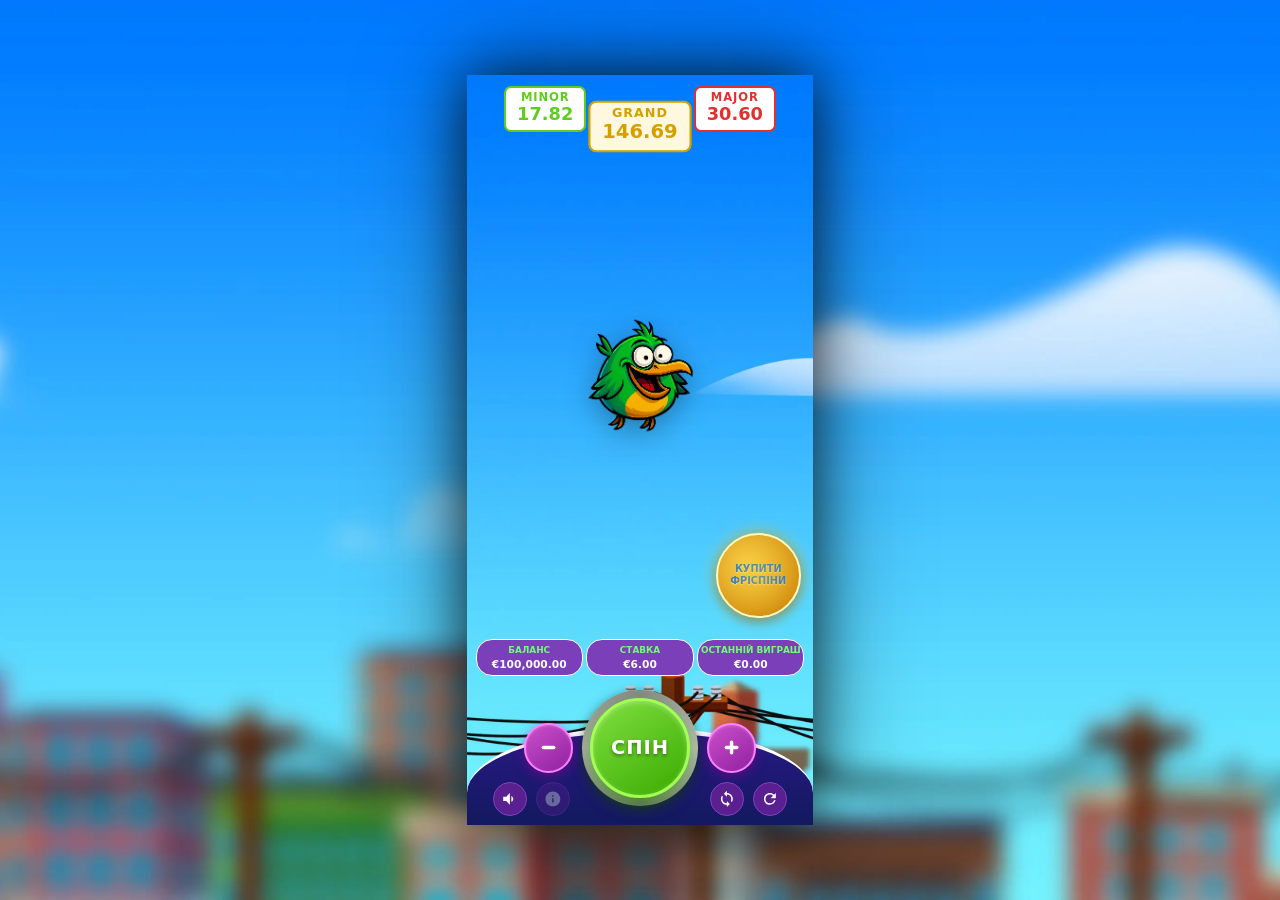
==== docs/index.html @ 0896936a "rename docs" ====
<!doctype html>
<html lang="en">
	<head>
		<meta charset="UTF-8">
		<meta name="viewport" content="width=device-width, initial-scale=1.0">
		<link rel="shortcut icon" href="./assets/img/favicon.ico">
		<title>Tappy Bird</title>
		<script type="module" crossorigin="" src="./js/index.min.js?v=1779805403782"></script>
		<link rel="modulepreload" crossorigin="" href="./js/common.min.js?v=1779805403782">
		<link rel="stylesheet" crossorigin="" href="./css/index.min.css?v=1779805403782">
	</head>
	<body>
		<div class="wrapper">
			<main class="page">
				<div class="page__container">
					<div class="game">
						<!-- Moving background -->
						<div class="game__bg"></div>
						<!-- Jackpot bars -->
						<div class="game__jackpots">
							<div class="jackpot jackpot--minor">
								<span class="jackpot__label">MINOR</span>
								<span class="jackpot__value" id="jackpotMinor">17.79</span>
							</div>
							<div class="jackpot jackpot--grand">
								<span class="jackpot__label">GRAND</span>
								<span class="jackpot__value" id="jackpotGrand">146.62</span>
							</div>
							<div class="jackpot jackpot--major">
								<span class="jackpot__label">MAJOR</span>
								<span class="jackpot__value" id="jackpotMajor">30.56</span>
							</div>
						</div>
						<!-- Game scene -->
						<div class="game__scene">
							<!-- Bird -->
							<div class="game__bird" id="bird">
								<img class="game__bird-img" alt="bird" src="./assets/img/birdie.webp">
							</div>
							<!-- Wires and pole -->
							<div class="game__wires">
								<!-- Free spins nest button -->
								<div class="game__freespins" id="freeSpinsBtn">
									<div class="game__freespins-glow"></div>
									<span>
										КУПИТИ
										<br>
										ФРІСПІНИ
									</span>
								</div>
							</div>
						</div>
						<!-- Info bar -->
						<div class="game__info">
							<div class="game__info-item">
								<span class="game__info-label">БАЛАНС</span>
								<span class="game__info-value" id="balance">€100,000.00</span>
							</div>
							<div class="game__info-item">
								<span class="game__info-label">СТАВКА</span>
								<span class="game__info-value" id="bet">€6.00</span>
							</div>
							<div class="game__info-item">
								<span class="game__info-label">ОСТАННІЙ ВИГРАШ</span>
								<span class="game__info-value" id="lastWin">€90.00</span>
							</div>
						</div>
						<!-- Controls -->
						<div class="game__controls" id="gameControls">
							<button class="game__btn-minus" id="betMinus">
								<svg viewbox="0 0 40 40" xmlns="http://www.w3.org/2000/svg">
									<rect x="8" y="17" width="24" height="6" fill="white" rx="3"></rect>
								</svg>
							</button>
							<div class="game__spin-wrap">
								<button class="game__spin" id="spinBtn">СПІН</button>
							</div>
							<button class="game__btn-plus" id="betPlus">
								<svg viewbox="0 0 40 40" xmlns="http://www.w3.org/2000/svg">
									<rect x="8" y="17" width="24" height="6" fill="white" rx="3"></rect>
									<rect x="17" y="8" width="6" height="24" fill="white" rx="3"></rect>
								</svg>
							</button>
						</div>
						<!-- Bottom icon buttons -->
						<div class="game__bottom-btns">
							<div class="game__bottom-wrap">
								<button class="game__icon-btn" id="soundBtn" title="Sound">
									<svg viewbox="0 0 24 24" xmlns="http://www.w3.org/2000/svg">
										<path d="M3 9v6h4l5 5V4L7 9H3zm13.5 3c0-1.77-1.02-3.29-2.5-4.03v8.05c1.48-.73 2.5-2.25 2.5-4.02z" fill="white"></path>
									</svg>
								</button>
								<button class="game__icon-btn" id="infoBtn" title="Info">
									<svg viewbox="0 0 24 24" xmlns="http://www.w3.org/2000/svg">
										<path d="M12 2C6.48 2 2 6.48 2 12s4.48 10 10 10 10-4.48 10-10S17.52 2 12 2zm1 15h-2v-6h2v6zm0-8h-2V7h2v2z" fill="white"></path>
									</svg>
								</button>
							</div>
							<div class="game__bottom-wrap">
								<button class="game__icon-btn" id="autoBtn" title="Auto">
									<svg viewbox="0 0 24 24" xmlns="http://www.w3.org/2000/svg">
										<path d="M12 4V1L8 5l4 4V6c3.31 0 6 2.69 6 6 0 1.01-.25 1.97-.7 2.8l1.46 1.46C19.54 15.03 20 13.57 20 12c0-4.42-3.58-8-8-8zm0 14c-3.31 0-6-2.69-6-6 0-1.01.25-1.97.7-2.8L5.24 7.74C4.46 8.97 4 10.43 4 12c0 4.42 3.58 8 8 8v3l4-4-4-4v3z" fill="white"></path>
									</svg>
								</button>
								<button class="game__icon-btn" id="refreshBtn" title="Refresh">
									<svg viewbox="0 0 24 24" xmlns="http://www.w3.org/2000/svg">
										<path d="M17.65 6.35C16.2 4.9 14.21 4 12 4c-4.42 0-7.99 3.58-7.99 8s3.57 8 7.99 8c3.73 0 6.84-2.55 7.73-6h-2.08c-.82 2.33-3.04 4-5.65 4-3.31 0-6-2.69-6-6s2.69-6 6-6c1.66 0 3.14.69 4.22 1.78L13 11h7V4l-2.35 2.35z" fill="white"></path>
									</svg>
								</button>
							</div>
						</div>
					</div>
					<!-- Popup -->
					<div class="popup">
						<div class="popup__overlay"></div>
						<div class="popup__content">
							<div class="popup__inner">
								<h2 class="popup__title">Congratulations!</h2>
								<p class="popup__text">Ready to continue playing?</p>
								<a class="cta-button" href="#">Download Now</a>
							</div>
						</div>
					</div>
				</div>
			</main>
		</div>
		<div class="rotate-overlay">
			<div class="rotate-overlay__content">
				<svg xmlns="http://www.w3.org/2000/svg" viewbox="0 0 24 24" fill="none" stroke="currentColor" stroke-width="1.5">
					<rect x="4" y="2" width="16" height="20" rx="2"></rect>
					<path d="M12 18h.01"></path>
				</svg>
				<p>Please rotate your device to portrait mode</p>
			</div>
		</div>
	</body>
</html>
---- docs/css/index.min.css ----
*{padding:0;margin:0;border:0rem}*,*:before,*:after{box-sizing:border-box}*:before,*:after{display:inline-block}html,body{height:100%}body{line-height:1;scrollbar-gutter:stable;-ms-text-size-adjust:100%;-moz-text-size-adjust:100%;-webkit-text-size-adjust:100%;-webkit-font-smoothing:antialiased;-moz-osx-font-smoothing:grayscale}input,button,textarea{font-family:inherit;font-size:inherit;line-height:inherit;color:inherit;background-color:transparent}input,textarea{width:100%}label{display:inline-block}button,select,option{cursor:pointer}a{display:inline-block;color:inherit;text-decoration:none}ul li{list-style:none}img{max-width:100%;height:auto;vertical-align:middle}h1,h2,h3,h4,h5,h6{font-weight:inherit;font-size:inherit}address{font-style:normal}body{min-width:23.4375rem;color:#000;font-family:system-ui,-apple-system,BlinkMacSystemFont,Segoe UI,Roboto,sans-serif;font-size:1rem}[data-fls-scrolllock] body{overflow:hidden;touch-action:none;overscroll-behavior:none}.wrapper{min-height:100%;display:flex;flex-direction:column;overflow:clip}.wrapper>main{flex:1 1 auto}.wrapper>*{min-width:0}.rotate-overlay{display:none;position:fixed;top:0;left:0;width:100%;height:100vh;height:100dvh;z-index:99999;background:#000;align-items:center;justify-content:center}.rotate-overlay__content{display:flex;flex-direction:column;align-items:center;gap:1.5rem;color:#fff;text-align:center;padding:1.25rem}.rotate-overlay__content svg{width:6.25rem;height:6.25rem;animation:rotate-hint 1.5s ease-in-out infinite alternate}.rotate-overlay__content p{font-size:2.5rem;max-width:36rem;line-height:1.4}@keyframes rotate-hint{0%{transform:rotate(0)}to{transform:rotate(-90deg)}}.page{background:url(../assets/img/bg.webp) center/cover no-repeat;min-height:100vh;min-height:100dvh;display:flex;align-items:center;justify-content:center}.page__container{display:flex;align-items:center;justify-content:center;height:100%;width:100%}.game{position:relative;width:24.375rem;height:52.75rem;max-height:100dvh;overflow:hidden;display:flex;flex-direction:column;border-radius:0;box-shadow:0 0 3.75rem #000000b3,0 0 7.5rem #0006;font-family:system-ui,-apple-system,sans-serif}.game__bg{position:absolute;inset:0;z-index:0;background:url(../assets/img/bg-move.webp) bottom left/auto 100% repeat-x;animation:bgScroll 12s linear infinite}.game__jackpots{position:relative;z-index:2;display:flex;justify-content:center;align-items:flex-start;gap:0.5rem;padding:0.75rem 0.625rem 0;flex-shrink:0}.game__scene{position:relative;z-index:2;flex:1;display:flex;flex-direction:column;justify-content:flex-end}.game__bird{position:absolute;left:50%;transform:translate(-50%);top:30%;width:11.25rem;height:11.25rem;animation:birdFloat 2.2s ease-in-out infinite;filter:drop-shadow(0 0.5rem 1rem rgba(0,0,0,.3));cursor:pointer}.game__bird-img{width:100%;height:100%;object-fit:contain}.game__wires{position:relative;width:100%;height:10rem;flex-shrink:0}.game__wires-svg{width:100%;height:100%}.game__freespins{position:absolute;right:0.875rem;bottom:1.5rem;width:6rem;height:6rem;border-radius:50%;background:radial-gradient(circle at 35% 35%,#f5c842,#c87a00);border:0.1875rem solid #fff8c0;display:flex;align-items:center;justify-content:center;cursor:pointer;animation:nestPulse 2s ease-in-out infinite;box-shadow:0 0 1.125rem #ffc828b3,0 0.25rem 0.75rem #0006}.game__freespins span{color:#1a6bcc;font-size:0.6875rem;font-weight:900;text-align:center;line-height:1.2;text-transform:uppercase;text-shadow:0 0.0625rem 0.125rem rgba(255,255,255,.6);letter-spacing:.0.3125rem}.game__freespins-glow{position:absolute;inset:-0.375rem;border-radius:50%;background:radial-gradient(circle,rgba(255,220,60,.4) 0%,transparent 70%);animation:glowPulse 2s ease-in-out infinite}.game__info{position:relative;z-index:2;display:flex;justify-content:space-between;gap:0.25rem;padding:0 0.625rem 0.375rem;flex-shrink:0}.game__info-item{background:#7c3fba;border:0.125rem solid #fff;border-radius:1.125rem;padding:0.3125rem 0.625rem;display:flex;flex-direction:column;align-items:center;flex:1;min-width:0;gap:0.3125rem}.game__info-label{color:#6dff75;font-size:0.625rem;font-weight:700;text-transform:uppercase;letter-spacing:.0.1875rem;line-height:1.2;white-space:nowrap}.game__info-value{color:#fff;font-size:0.75rem;font-weight:800;white-space:nowrap}.game__controls{position:relative;display:flex;align-items:center;justify-content:center;padding:0.625rem 1.25rem 0.5rem;gap:0.625rem;flex-shrink:0;margin-bottom:-2.5rem;z-index:5}.game__controls:after{position:absolute;content:"";top:35%;left:0;width:100%;height:100%;border-top:0.375rem solid #fff;background:linear-gradient(180deg,#291885,#0a1a50);border-top-left-radius:90%;border-top-right-radius:90%;z-index:-1}.game__bottom-wrap{display:flex;align-items:center;justify-content:center;gap:0.625rem}.game__btn-minus,.game__btn-plus{width:3.5rem;height:3.5rem;border-radius:50%;background:linear-gradient(145deg,#cc50cc,#9020a0);border:0.1875rem solid #ff80ff;cursor:pointer;display:flex;align-items:center;justify-content:center;box-shadow:0 0.25rem 0.75rem #96009680,inset 0 0.0625rem 0.1875rem #fff3;transition:transform .1s,box-shadow .1s}.game__btn-minus svg,.game__btn-plus svg{width:1.625rem;height:1.625rem}.game__btn-minus:active,.game__btn-plus:active{transform:scale(.92);box-shadow:0 0.125rem 0.375rem #96009666}.game__spin-wrap{position:relative;width:8.125rem;height:8.125rem;display:flex;align-items:center;justify-content:center;z-index:5}.game__spin-wrap:before{content:"";position:absolute;inset:0;border-radius:50%;background:conic-gradient(#888,#bbb,#666,#aaa,#888 360deg);box-shadow:0 0.25rem 0.75rem #00000080}.game__spin{position:relative;z-index:1;width:7rem;height:7rem;border-radius:50%;background:linear-gradient(145deg,#80e040,#3aaa00);border:0.25rem solid #a0ff50;color:#fff;font-size:1.375rem;font-weight:900;letter-spacing:0.0625rem;cursor:pointer;display:flex;align-items:center;justify-content:center;box-shadow:0 0.375rem 1.25rem #3cb40099,inset 0 0.125rem 0.375rem #ffffff4d;text-shadow:0 0.125rem 0.25rem rgba(0,0,0,.4);transition:transform .12s,box-shadow .12s;animation:spinPulse 2s ease-in-out infinite}.game__spin:active{transform:scale(.94);box-shadow:0 0.1875rem 0.625rem #3cb40066;animation:none}.game__bottom-btns{position:relative;z-index:2;display:flex;justify-content:space-between;padding:0.375rem 1.875rem 0.625rem;flex-shrink:0;z-index:10}.game__icon-btn{width:2.375rem;height:2.375rem;border-radius:50%;background:#5a2090;border:0.125rem solid #8040c0;cursor:pointer;display:flex;align-items:center;justify-content:center;transition:transform .1s,background .1s}.game__icon-btn svg{width:1.25rem;height:1.25rem}.game__icon-btn:active{transform:scale(.9);background:#7030b0}.jackpot{display:flex;flex-direction:column;align-items:center;padding:0.3125rem 0.75rem 0.375rem;border-radius:0.5rem;min-width:5.5rem}.jackpot__label{font-size:0.8125rem;font-weight:900;text-transform:uppercase;letter-spacing:0.0625rem;line-height:1}.jackpot__value{font-size:1.25rem;font-weight:900;line-height:1.2}.jackpot--minor{background:#fff;border:0.1875rem solid #60cc20}.jackpot--minor .jackpot__label,.jackpot--minor .jackpot__value{color:#60cc20}.jackpot--grand{background:#fff8e0;border:0.1875rem solid #d4a000;transform:scale(1.1);margin-top:1.25rem}.jackpot--grand .jackpot__label,.jackpot--grand .jackpot__value{color:#d4a000}.jackpot--major{background:#fff;border:0.1875rem solid #e03030}.jackpot--major .jackpot__label,.jackpot--major .jackpot__value{color:#e03030}@keyframes birdSpin{0%{transform:translate(-50%) scale(1) rotate(0)}25%{transform:translate(-50%) scale(1.15) rotate(-20deg) translateY(-1.25rem)}75%{transform:translate(-50%) scale(1.15) rotate(20deg) translateY(-1.25rem)}to{transform:translate(-50%) scale(1) rotate(0)}}.game__bird--spin{animation:birdSpin .8s ease-in-out!important}@keyframes bgScroll{0%{background-position:0 bottom}to{background-position:-120rem bottom}}@keyframes birdFloat{0%{transform:translate(-50%) translateY(0) rotate(-3deg)}50%{transform:translate(-50%) translateY(-0.875rem) rotate(3deg)}to{transform:translate(-50%) translateY(0) rotate(-3deg)}}@keyframes spinPulse{0%,to{box-shadow:0 0.375rem 1.25rem #3cb40099,inset 0 0.125rem 0.375rem #ffffff4d}50%{box-shadow:0 0.375rem 1.875rem #3cb400e6,0 0 1.25rem #78ff3c80,inset 0 0.125rem 0.375rem #ffffff4d}}@keyframes nestPulse{0%,to{transform:scale(1)}50%{transform:scale(1.07)}}@keyframes glowPulse{0%,to{opacity:.6}50%{opacity:1}}.popup{position:absolute;inset:0;z-index:1000;opacity:0;visibility:hidden;transition:opacity .5s ease,visibility .5s ease}.popup.show{opacity:1;visibility:visible}.popup.show .popup__overlay{opacity:1}.popup.show .popup__content{scale:1;opacity:1}.popup__overlay{position:absolute;inset:0;background:#000000a6;-webkit-backdrop-filter:blur(0.625rem);backdrop-filter:blur(0.625rem);opacity:0;transition:opacity .5s ease}.popup__content{position:absolute;top:50%;left:50%;transform:translate(-50%,-50%);scale:.7;opacity:0;transition:all .5s cubic-bezier(.68,-.55,.265,1.55);z-index:100;max-width:23.75rem;width:100%}.popup__inner{background:linear-gradient(180deg,#291885,#0a1a50);border:0.25rem solid #ffd700;border-radius:1.5rem;padding:2.25rem 1.75rem;text-align:center;box-shadow:0 1.25rem 3.75rem #ffd7004d,0 0 2.5rem #ff6b9d66;display:flex;flex-direction:column;align-items:center}.popup__title{font-size:1.75rem;font-weight:700;color:gold;text-shadow:0 0 1.25rem rgba(255,215,0,.5),0 0.25rem 0.5rem rgba(0,0,0,.5);margin-bottom:0.875rem;text-transform:uppercase;letter-spacing:0.125rem}.popup__text{font-size:1rem;font-weight:600;color:#fff;margin-bottom:1.75rem;text-shadow:0 0.125rem 0.25rem rgba(0,0,0,.5)}.cta-button{display:block;background:linear-gradient(145deg,#80e040,#3aaa00);color:#fff;padding:0.875rem 1.5rem;font-size:1.125rem;font-weight:700;border-radius:0.75rem;border:0.125rem solid #fff;text-align:center;animation:ctaPulse 1.5s ease-in-out infinite}@keyframes ctaPulse{0%{transform:scale(1);box-shadow:0 0 #e01010b3}50%{transform:scale(1.05);box-shadow:0 0 1.25rem 0.625rem #e010104d}to{transform:scale(1);box-shadow:0 0 #e0101000}}.feather{position:absolute;width:0.625rem;height:1.375rem;border-radius:50% 50% 40% 40%/60% 60% 40% 40%;background:var(--fc, #3a8c1a);transform:translate(-50%,-50%);pointer-events:none;z-index:10;animation:featherFly .65s var(--delay, 0ms) cubic-bezier(.2,.8,.4,1) forwards}@keyframes featherFly{0%{opacity:1;transform:translate(-50%,-50%) rotate(0) scale(1)}60%{opacity:1}to{opacity:0;transform:translate(calc(-50% + var(--tx)),calc(-50% + var(--ty))) rotate(var(--rot)) scale(.4)}}.win-label{position:absolute;transform:translate(-50%);color:gold;font-size:1.75rem;font-weight:900;text-shadow:0 0 0.75rem rgba(255,180,0,.9),0 0.125rem 0.25rem rgba(0,0,0,.6);pointer-events:none;z-index:20;white-space:nowrap;animation:winLabelFly 1.2s cubic-bezier(.2,.8,.3,1) forwards}@keyframes winLabelFly{0%{opacity:1;transform:translate(-50%) translateY(0) scale(.6)}20%{opacity:1;transform:translate(-50%) translateY(-0.625rem) scale(1.2)}80%{opacity:1;transform:translate(-50%) translateY(-3.75rem) scale(1)}to{opacity:0;transform:translate(-50%) translateY(-5rem) scale(.8)}}@media (pointer:coarse)and (orientation:landscape)and (max-height:31.25rem){.rotate-overlay{display:flex;overflow:hidden;touch-action:none;overscroll-behavior:none}}@media (max-width:26.875rem){.game{width:100vw;height:100dvh;border-radius:0}}
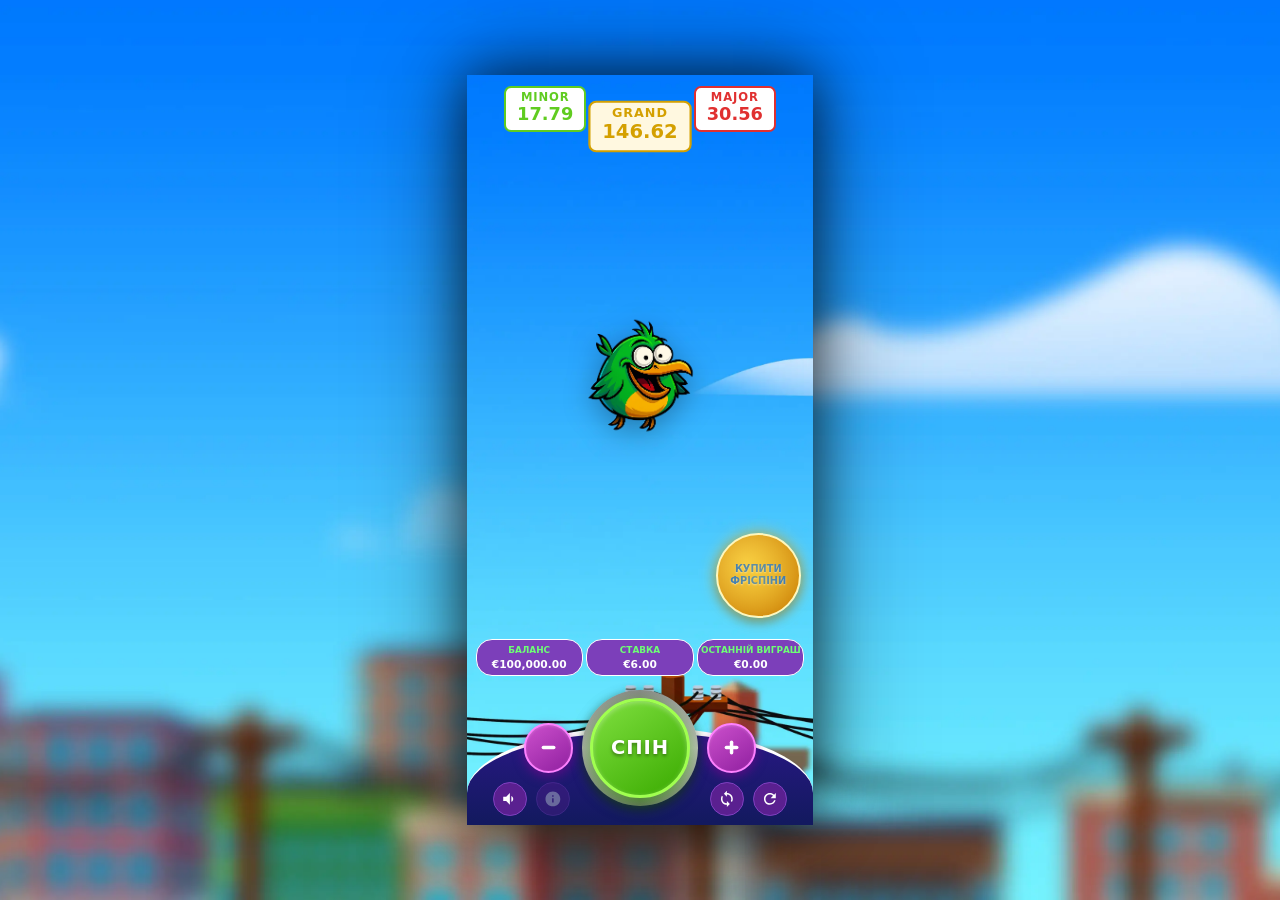
==== commit 0acdda04: "fix double touch and confetti" ====
--- a/docs/index.html
+++ b/docs/index.html
@@ -5,9 +5,9 @@
 		<meta name="viewport" content="width=device-width, initial-scale=1.0">
 		<link rel="shortcut icon" href="./assets/img/favicon.ico">
 		<title>Tappy Bird</title>
-		<script type="module" crossorigin="" src="./js/index.min.js?v=1779805403782"></script>
-		<link rel="modulepreload" crossorigin="" href="./js/common.min.js?v=1779805403782">
-		<link rel="stylesheet" crossorigin="" href="./css/index.min.css?v=1779805403782">
+		<script type="module" crossorigin="" src="./js/index.min.js?v=1779806501206"></script>
+		<link rel="modulepreload" crossorigin="" href="./js/common.min.js?v=1779806501206">
+		<link rel="stylesheet" crossorigin="" href="./css/index.min.css?v=1779806501206">
 	</head>
 	<body>
 		<div class="wrapper">
--- a/docs/css/index.min.css
+++ b/docs/css/index.min.css
@@ -1 +1 @@
-*{padding:0;margin:0;border:0rem}*,*:before,*:after{box-sizing:border-box}*:before,*:after{display:inline-block}html,body{height:100%}body{line-height:1;scrollbar-gutter:stable;-ms-text-size-adjust:100%;-moz-text-size-adjust:100%;-webkit-text-size-adjust:100%;-webkit-font-smoothing:antialiased;-moz-osx-font-smoothing:grayscale}input,button,textarea{font-family:inherit;font-size:inherit;line-height:inherit;color:inherit;background-color:transparent}input,textarea{width:100%}label{display:inline-block}button,select,option{cursor:pointer}a{display:inline-block;color:inherit;text-decoration:none}ul li{list-style:none}img{max-width:100%;height:auto;vertical-align:middle}h1,h2,h3,h4,h5,h6{font-weight:inherit;font-size:inherit}address{font-style:normal}body{min-width:23.4375rem;color:#000;font-family:system-ui,-apple-system,BlinkMacSystemFont,Segoe UI,Roboto,sans-serif;font-size:1rem}[data-fls-scrolllock] body{overflow:hidden;touch-action:none;overscroll-behavior:none}.wrapper{min-height:100%;display:flex;flex-direction:column;overflow:clip}.wrapper>main{flex:1 1 auto}.wrapper>*{min-width:0}.rotate-overlay{display:none;position:fixed;top:0;left:0;width:100%;height:100vh;height:100dvh;z-index:99999;background:#000;align-items:center;justify-content:center}.rotate-overlay__content{display:flex;flex-direction:column;align-items:center;gap:1.5rem;color:#fff;text-align:center;padding:1.25rem}.rotate-overlay__content svg{width:6.25rem;height:6.25rem;animation:rotate-hint 1.5s ease-in-out infinite alternate}.rotate-overlay__content p{font-size:2.5rem;max-width:36rem;line-height:1.4}@keyframes rotate-hint{0%{transform:rotate(0)}to{transform:rotate(-90deg)}}.page{background:url(../assets/img/bg.webp) center/cover no-repeat;min-height:100vh;min-height:100dvh;display:flex;align-items:center;justify-content:center}.page__container{display:flex;align-items:center;justify-content:center;height:100%;width:100%}.game{position:relative;width:24.375rem;height:52.75rem;max-height:100dvh;overflow:hidden;display:flex;flex-direction:column;border-radius:0;box-shadow:0 0 3.75rem #000000b3,0 0 7.5rem #0006;font-family:system-ui,-apple-system,sans-serif}.game__bg{position:absolute;inset:0;z-index:0;background:url(../assets/img/bg-move.webp) bottom left/auto 100% repeat-x;animation:bgScroll 12s linear infinite}.game__jackpots{position:relative;z-index:2;display:flex;justify-content:center;align-items:flex-start;gap:0.5rem;padding:0.75rem 0.625rem 0;flex-shrink:0}.game__scene{position:relative;z-index:2;flex:1;display:flex;flex-direction:column;justify-content:flex-end}.game__bird{position:absolute;left:50%;transform:translate(-50%);top:30%;width:11.25rem;height:11.25rem;animation:birdFloat 2.2s ease-in-out infinite;filter:drop-shadow(0 0.5rem 1rem rgba(0,0,0,.3));cursor:pointer}.game__bird-img{width:100%;height:100%;object-fit:contain}.game__wires{position:relative;width:100%;height:10rem;flex-shrink:0}.game__wires-svg{width:100%;height:100%}.game__freespins{position:absolute;right:0.875rem;bottom:1.5rem;width:6rem;height:6rem;border-radius:50%;background:radial-gradient(circle at 35% 35%,#f5c842,#c87a00);border:0.1875rem solid #fff8c0;display:flex;align-items:center;justify-content:center;cursor:pointer;animation:nestPulse 2s ease-in-out infinite;box-shadow:0 0 1.125rem #ffc828b3,0 0.25rem 0.75rem #0006}.game__freespins span{color:#1a6bcc;font-size:0.6875rem;font-weight:900;text-align:center;line-height:1.2;text-transform:uppercase;text-shadow:0 0.0625rem 0.125rem rgba(255,255,255,.6);letter-spacing:.0.3125rem}.game__freespins-glow{position:absolute;inset:-0.375rem;border-radius:50%;background:radial-gradient(circle,rgba(255,220,60,.4) 0%,transparent 70%);animation:glowPulse 2s ease-in-out infinite}.game__info{position:relative;z-index:2;display:flex;justify-content:space-between;gap:0.25rem;padding:0 0.625rem 0.375rem;flex-shrink:0}.game__info-item{background:#7c3fba;border:0.125rem solid #fff;border-radius:1.125rem;padding:0.3125rem 0.625rem;display:flex;flex-direction:column;align-items:center;flex:1;min-width:0;gap:0.3125rem}.game__info-label{color:#6dff75;font-size:0.625rem;font-weight:700;text-transform:uppercase;letter-spacing:.0.1875rem;line-height:1.2;white-space:nowrap}.game__info-value{color:#fff;font-size:0.75rem;font-weight:800;white-space:nowrap}.game__controls{position:relative;display:flex;align-items:center;justify-content:center;padding:0.625rem 1.25rem 0.5rem;gap:0.625rem;flex-shrink:0;margin-bottom:-2.5rem;z-index:5}.game__controls:after{position:absolute;content:"";top:35%;left:0;width:100%;height:100%;border-top:0.375rem solid #fff;background:linear-gradient(180deg,#291885,#0a1a50);border-top-left-radius:90%;border-top-right-radius:90%;z-index:-1}.game__bottom-wrap{display:flex;align-items:center;justify-content:center;gap:0.625rem}.game__btn-minus,.game__btn-plus{width:3.5rem;height:3.5rem;border-radius:50%;background:linear-gradient(145deg,#cc50cc,#9020a0);border:0.1875rem solid #ff80ff;cursor:pointer;display:flex;align-items:center;justify-content:center;box-shadow:0 0.25rem 0.75rem #96009680,inset 0 0.0625rem 0.1875rem #fff3;transition:transform .1s,box-shadow .1s}.game__btn-minus svg,.game__btn-plus svg{width:1.625rem;height:1.625rem}.game__btn-minus:active,.game__btn-plus:active{transform:scale(.92);box-shadow:0 0.125rem 0.375rem #96009666}.game__spin-wrap{position:relative;width:8.125rem;height:8.125rem;display:flex;align-items:center;justify-content:center;z-index:5}.game__spin-wrap:before{content:"";position:absolute;inset:0;border-radius:50%;background:conic-gradient(#888,#bbb,#666,#aaa,#888 360deg);box-shadow:0 0.25rem 0.75rem #00000080}.game__spin{position:relative;z-index:1;width:7rem;height:7rem;border-radius:50%;background:linear-gradient(145deg,#80e040,#3aaa00);border:0.25rem solid #a0ff50;color:#fff;font-size:1.375rem;font-weight:900;letter-spacing:0.0625rem;cursor:pointer;display:flex;align-items:center;justify-content:center;box-shadow:0 0.375rem 1.25rem #3cb40099,inset 0 0.125rem 0.375rem #ffffff4d;text-shadow:0 0.125rem 0.25rem rgba(0,0,0,.4);transition:transform .12s,box-shadow .12s;animation:spinPulse 2s ease-in-out infinite}.game__spin:active{transform:scale(.94);box-shadow:0 0.1875rem 0.625rem #3cb40066;animation:none}.game__bottom-btns{position:relative;z-index:2;display:flex;justify-content:space-between;padding:0.375rem 1.875rem 0.625rem;flex-shrink:0;z-index:10}.game__icon-btn{width:2.375rem;height:2.375rem;border-radius:50%;background:#5a2090;border:0.125rem solid #8040c0;cursor:pointer;display:flex;align-items:center;justify-content:center;transition:transform .1s,background .1s}.game__icon-btn svg{width:1.25rem;height:1.25rem}.game__icon-btn:active{transform:scale(.9);background:#7030b0}.jackpot{display:flex;flex-direction:column;align-items:center;padding:0.3125rem 0.75rem 0.375rem;border-radius:0.5rem;min-width:5.5rem}.jackpot__label{font-size:0.8125rem;font-weight:900;text-transform:uppercase;letter-spacing:0.0625rem;line-height:1}.jackpot__value{font-size:1.25rem;font-weight:900;line-height:1.2}.jackpot--minor{background:#fff;border:0.1875rem solid #60cc20}.jackpot--minor .jackpot__label,.jackpot--minor .jackpot__value{color:#60cc20}.jackpot--grand{background:#fff8e0;border:0.1875rem solid #d4a000;transform:scale(1.1);margin-top:1.25rem}.jackpot--grand .jackpot__label,.jackpot--grand .jackpot__value{color:#d4a000}.jackpot--major{background:#fff;border:0.1875rem solid #e03030}.jackpot--major .jackpot__label,.jackpot--major .jackpot__value{color:#e03030}@keyframes birdSpin{0%{transform:translate(-50%) scale(1) rotate(0)}25%{transform:translate(-50%) scale(1.15) rotate(-20deg) translateY(-1.25rem)}75%{transform:translate(-50%) scale(1.15) rotate(20deg) translateY(-1.25rem)}to{transform:translate(-50%) scale(1) rotate(0)}}.game__bird--spin{animation:birdSpin .8s ease-in-out!important}@keyframes bgScroll{0%{background-position:0 bottom}to{background-position:-120rem bottom}}@keyframes birdFloat{0%{transform:translate(-50%) translateY(0) rotate(-3deg)}50%{transform:translate(-50%) translateY(-0.875rem) rotate(3deg)}to{transform:translate(-50%) translateY(0) rotate(-3deg)}}@keyframes spinPulse{0%,to{box-shadow:0 0.375rem 1.25rem #3cb40099,inset 0 0.125rem 0.375rem #ffffff4d}50%{box-shadow:0 0.375rem 1.875rem #3cb400e6,0 0 1.25rem #78ff3c80,inset 0 0.125rem 0.375rem #ffffff4d}}@keyframes nestPulse{0%,to{transform:scale(1)}50%{transform:scale(1.07)}}@keyframes glowPulse{0%,to{opacity:.6}50%{opacity:1}}.popup{position:absolute;inset:0;z-index:1000;opacity:0;visibility:hidden;transition:opacity .5s ease,visibility .5s ease}.popup.show{opacity:1;visibility:visible}.popup.show .popup__overlay{opacity:1}.popup.show .popup__content{scale:1;opacity:1}.popup__overlay{position:absolute;inset:0;background:#000000a6;-webkit-backdrop-filter:blur(0.625rem);backdrop-filter:blur(0.625rem);opacity:0;transition:opacity .5s ease}.popup__content{position:absolute;top:50%;left:50%;transform:translate(-50%,-50%);scale:.7;opacity:0;transition:all .5s cubic-bezier(.68,-.55,.265,1.55);z-index:100;max-width:23.75rem;width:100%}.popup__inner{background:linear-gradient(180deg,#291885,#0a1a50);border:0.25rem solid #ffd700;border-radius:1.5rem;padding:2.25rem 1.75rem;text-align:center;box-shadow:0 1.25rem 3.75rem #ffd7004d,0 0 2.5rem #ff6b9d66;display:flex;flex-direction:column;align-items:center}.popup__title{font-size:1.75rem;font-weight:700;color:gold;text-shadow:0 0 1.25rem rgba(255,215,0,.5),0 0.25rem 0.5rem rgba(0,0,0,.5);margin-bottom:0.875rem;text-transform:uppercase;letter-spacing:0.125rem}.popup__text{font-size:1rem;font-weight:600;color:#fff;margin-bottom:1.75rem;text-shadow:0 0.125rem 0.25rem rgba(0,0,0,.5)}.cta-button{display:block;background:linear-gradient(145deg,#80e040,#3aaa00);color:#fff;padding:0.875rem 1.5rem;font-size:1.125rem;font-weight:700;border-radius:0.75rem;border:0.125rem solid #fff;text-align:center;animation:ctaPulse 1.5s ease-in-out infinite}@keyframes ctaPulse{0%{transform:scale(1);box-shadow:0 0 #e01010b3}50%{transform:scale(1.05);box-shadow:0 0 1.25rem 0.625rem #e010104d}to{transform:scale(1);box-shadow:0 0 #e0101000}}.feather{position:absolute;width:0.625rem;height:1.375rem;border-radius:50% 50% 40% 40%/60% 60% 40% 40%;background:var(--fc, #3a8c1a);transform:translate(-50%,-50%);pointer-events:none;z-index:10;animation:featherFly .65s var(--delay, 0ms) cubic-bezier(.2,.8,.4,1) forwards}@keyframes featherFly{0%{opacity:1;transform:translate(-50%,-50%) rotate(0) scale(1)}60%{opacity:1}to{opacity:0;transform:translate(calc(-50% + var(--tx)),calc(-50% + var(--ty))) rotate(var(--rot)) scale(.4)}}.win-label{position:absolute;transform:translate(-50%);color:gold;font-size:1.75rem;font-weight:900;text-shadow:0 0 0.75rem rgba(255,180,0,.9),0 0.125rem 0.25rem rgba(0,0,0,.6);pointer-events:none;z-index:20;white-space:nowrap;animation:winLabelFly 1.2s cubic-bezier(.2,.8,.3,1) forwards}@keyframes winLabelFly{0%{opacity:1;transform:translate(-50%) translateY(0) scale(.6)}20%{opacity:1;transform:translate(-50%) translateY(-0.625rem) scale(1.2)}80%{opacity:1;transform:translate(-50%) translateY(-3.75rem) scale(1)}to{opacity:0;transform:translate(-50%) translateY(-5rem) scale(.8)}}@media (pointer:coarse)and (orientation:landscape)and (max-height:31.25rem){.rotate-overlay{display:flex;overflow:hidden;touch-action:none;overscroll-behavior:none}}@media (max-width:26.875rem){.game{width:100vw;height:100dvh;border-radius:0}}
+*{padding:0;margin:0;border:0rem}*,*:before,*:after{box-sizing:border-box}*:before,*:after{display:inline-block}html,body{height:100%}body{line-height:1;scrollbar-gutter:stable;-ms-text-size-adjust:100%;-moz-text-size-adjust:100%;-webkit-text-size-adjust:100%;-webkit-font-smoothing:antialiased;-moz-osx-font-smoothing:grayscale}input,button,textarea{font-family:inherit;font-size:inherit;line-height:inherit;color:inherit;background-color:transparent}input,textarea{width:100%}label{display:inline-block}button,select,option{cursor:pointer}a{display:inline-block;color:inherit;text-decoration:none}ul li{list-style:none}img{max-width:100%;height:auto;vertical-align:middle}h1,h2,h3,h4,h5,h6{font-weight:inherit;font-size:inherit}address{font-style:normal}body{min-width:23.4375rem;color:#000;font-family:system-ui,-apple-system,BlinkMacSystemFont,Segoe UI,Roboto,sans-serif;font-size:1rem}[data-fls-scrolllock] body{overflow:hidden;touch-action:none;overscroll-behavior:none}.wrapper{min-height:100%;display:flex;flex-direction:column;overflow:clip}.wrapper>main{flex:1 1 auto}.wrapper>*{min-width:0}.rotate-overlay{display:none;position:fixed;top:0;left:0;width:100%;height:100vh;height:100dvh;z-index:99999;background:#000;align-items:center;justify-content:center}.rotate-overlay__content{display:flex;flex-direction:column;align-items:center;gap:1.5rem;color:#fff;text-align:center;padding:1.25rem}.rotate-overlay__content svg{width:6.25rem;height:6.25rem;animation:rotate-hint 1.5s ease-in-out infinite alternate}.rotate-overlay__content p{font-size:2.5rem;max-width:36rem;line-height:1.4}@keyframes rotate-hint{0%{transform:rotate(0)}to{transform:rotate(-90deg)}}.page{background:url(../assets/img/bg.webp) center/cover no-repeat;min-height:100vh;min-height:100dvh;display:flex;align-items:center;justify-content:center}.page__container{display:flex;align-items:center;justify-content:center;height:100%;width:100%}.game{position:relative;width:24.375rem;height:52.75rem;max-height:100dvh;overflow:hidden;display:flex;flex-direction:column;border-radius:0;box-shadow:0 0 3.75rem #000000b3,0 0 7.5rem #0006;font-family:system-ui,-apple-system,sans-serif;user-select:none;-webkit-user-select:none}.game__bg{position:absolute;inset:0;z-index:0;background:url(../assets/img/bg-move.webp) bottom left/auto 100% repeat-x;animation:bgScroll 12s linear infinite}.game__jackpots{position:relative;z-index:2;display:flex;justify-content:center;align-items:flex-start;gap:0.5rem;padding:0.75rem 0.625rem 0;flex-shrink:0}.game__scene{position:relative;z-index:2;flex:1;display:flex;flex-direction:column;justify-content:flex-end}.game__bird{position:absolute;left:50%;transform:translate(-50%);top:30%;width:11.25rem;height:11.25rem;animation:birdFloat 2.2s ease-in-out infinite;filter:drop-shadow(0 0.5rem 1rem rgba(0,0,0,.3));cursor:pointer;touch-action:manipulation}.game__bird-img{width:100%;height:100%;object-fit:contain}.game__wires{position:relative;width:100%;height:10rem;flex-shrink:0}.game__wires-svg{width:100%;height:100%}.game__freespins{position:absolute;right:0.875rem;bottom:1.5rem;width:6rem;height:6rem;border-radius:50%;background:radial-gradient(circle at 35% 35%,#f5c842,#c87a00);border:0.1875rem solid #fff8c0;display:flex;align-items:center;justify-content:center;cursor:pointer;animation:nestPulse 2s ease-in-out infinite;box-shadow:0 0 1.125rem #ffc828b3,0 0.25rem 0.75rem #0006}.game__freespins span{color:#1a6bcc;font-size:0.6875rem;font-weight:900;text-align:center;line-height:1.2;text-transform:uppercase;text-shadow:0 0.0625rem 0.125rem rgba(255,255,255,.6);letter-spacing:.0.3125rem}.game__freespins-glow{position:absolute;inset:-0.375rem;border-radius:50%;background:radial-gradient(circle,rgba(255,220,60,.4) 0%,transparent 70%);animation:glowPulse 2s ease-in-out infinite}.game__info{position:relative;z-index:2;display:flex;justify-content:space-between;gap:0.25rem;padding:0 0.625rem 0.375rem;flex-shrink:0}.game__info-item{background:#7c3fba;border:0.125rem solid #fff;border-radius:1.125rem;padding:0.3125rem 0.625rem;display:flex;flex-direction:column;align-items:center;flex:1;min-width:0;gap:0.3125rem}.game__info-label{color:#6dff75;font-size:0.625rem;font-weight:700;text-transform:uppercase;letter-spacing:.0.1875rem;line-height:1.2;white-space:nowrap}.game__info-value{color:#fff;font-size:0.75rem;font-weight:800;white-space:nowrap}.game__controls{position:relative;display:flex;align-items:center;justify-content:center;padding:0.625rem 1.25rem 0.5rem;gap:0.625rem;flex-shrink:0;margin-bottom:-2.5rem;z-index:5}.game__controls:after{position:absolute;content:"";top:35%;left:0;width:100%;height:100%;border-top:0.375rem solid #fff;background:linear-gradient(180deg,#291885,#0a1a50);border-top-left-radius:90%;border-top-right-radius:90%;z-index:-1}.game__bottom-wrap{display:flex;align-items:center;justify-content:center;gap:0.625rem}.game__btn-minus,.game__btn-plus{width:3.5rem;height:3.5rem;border-radius:50%;background:linear-gradient(145deg,#cc50cc,#9020a0);border:0.1875rem solid #ff80ff;cursor:pointer;display:flex;align-items:center;justify-content:center;box-shadow:0 0.25rem 0.75rem #96009680,inset 0 0.0625rem 0.1875rem #fff3;transition:transform .1s,box-shadow .1s;touch-action:manipulation}.game__btn-minus svg,.game__btn-plus svg{width:1.625rem;height:1.625rem}.game__btn-minus:active,.game__btn-plus:active{transform:scale(.92);box-shadow:0 0.125rem 0.375rem #96009666}.game__spin-wrap{position:relative;width:8.125rem;height:8.125rem;display:flex;align-items:center;justify-content:center;z-index:5}.game__spin-wrap:before{content:"";position:absolute;inset:0;border-radius:50%;background:conic-gradient(#888,#bbb,#666,#aaa,#888 360deg);box-shadow:0 0.25rem 0.75rem #00000080}.game__spin{position:relative;z-index:1;width:7rem;height:7rem;border-radius:50%;background:linear-gradient(145deg,#80e040,#3aaa00);border:0.25rem solid #a0ff50;color:#fff;font-size:1.375rem;font-weight:900;letter-spacing:0.0625rem;cursor:pointer;display:flex;align-items:center;justify-content:center;box-shadow:0 0.375rem 1.25rem #3cb40099,inset 0 0.125rem 0.375rem #ffffff4d;text-shadow:0 0.125rem 0.25rem rgba(0,0,0,.4);transition:transform .12s,box-shadow .12s;animation:spinPulse 2s ease-in-out infinite;touch-action:manipulation}.game__spin:active{transform:scale(.94);box-shadow:0 0.1875rem 0.625rem #3cb40066;animation:none}.game__bottom-btns{position:relative;z-index:2;display:flex;justify-content:space-between;padding:0.375rem 1.875rem 0.625rem;flex-shrink:0;z-index:10}.game__icon-btn{width:2.375rem;height:2.375rem;border-radius:50%;background:#5a2090;border:0.125rem solid #8040c0;cursor:pointer;display:flex;align-items:center;justify-content:center;transition:transform .1s,background .1s;touch-action:manipulation}.game__icon-btn svg{width:1.25rem;height:1.25rem}.game__icon-btn:active{transform:scale(.9);background:#7030b0}.jackpot{display:flex;flex-direction:column;align-items:center;padding:0.3125rem 0.75rem 0.375rem;border-radius:0.5rem;min-width:5.5rem}.jackpot__label{font-size:0.8125rem;font-weight:900;text-transform:uppercase;letter-spacing:0.0625rem;line-height:1}.jackpot__value{font-size:1.25rem;font-weight:900;line-height:1.2}.jackpot--minor{background:#fff;border:0.1875rem solid #60cc20}.jackpot--minor .jackpot__label,.jackpot--minor .jackpot__value{color:#60cc20}.jackpot--grand{background:#fff8e0;border:0.1875rem solid #d4a000;transform:scale(1.1);margin-top:1.25rem}.jackpot--grand .jackpot__label,.jackpot--grand .jackpot__value{color:#d4a000}.jackpot--major{background:#fff;border:0.1875rem solid #e03030}.jackpot--major .jackpot__label,.jackpot--major .jackpot__value{color:#e03030}@keyframes birdSpin{0%{transform:translate(-50%) scale(1) rotate(0)}25%{transform:translate(-50%) scale(1.15) rotate(-20deg) translateY(-1.25rem)}75%{transform:translate(-50%) scale(1.15) rotate(20deg) translateY(-1.25rem)}to{transform:translate(-50%) scale(1) rotate(0)}}.game__bird--spin{animation:birdSpin .8s ease-in-out!important}@keyframes bgScroll{0%{background-position:0 bottom}to{background-position:-120rem bottom}}@keyframes birdFloat{0%{transform:translate(-50%) translateY(0) rotate(-3deg)}50%{transform:translate(-50%) translateY(-0.875rem) rotate(3deg)}to{transform:translate(-50%) translateY(0) rotate(-3deg)}}@keyframes spinPulse{0%,to{box-shadow:0 0.375rem 1.25rem #3cb40099,inset 0 0.125rem 0.375rem #ffffff4d}50%{box-shadow:0 0.375rem 1.875rem #3cb400e6,0 0 1.25rem #78ff3c80,inset 0 0.125rem 0.375rem #ffffff4d}}@keyframes nestPulse{0%,to{transform:scale(1)}50%{transform:scale(1.07)}}@keyframes glowPulse{0%,to{opacity:.6}50%{opacity:1}}.confetti-canvas{position:fixed;inset:0;z-index:1001;pointer-events:none}.confetti-canvas canvas{display:block}.popup{position:absolute;inset:0;z-index:1000;opacity:0;visibility:hidden;transition:opacity .5s ease,visibility .5s ease}.popup.show{opacity:1;visibility:visible}.popup.show .popup__overlay{opacity:1}.popup.show .popup__content{scale:1;opacity:1}.popup__overlay{position:absolute;inset:0;z-index:1;background:#000000a6;-webkit-backdrop-filter:blur(0.625rem);backdrop-filter:blur(0.625rem);opacity:0;transition:opacity .5s ease}.popup__content{position:absolute;top:50%;left:50%;transform:translate(-50%,-50%);scale:.7;opacity:0;transition:all .5s cubic-bezier(.68,-.55,.265,1.55);z-index:100;max-width:23.75rem;width:100%}.popup__inner{background:linear-gradient(180deg,#291885,#0a1a50);border:0.25rem solid #ffd700;border-radius:1.5rem;padding:2.25rem 1.75rem;text-align:center;box-shadow:0 1.25rem 3.75rem #ffd7004d,0 0 2.5rem #ff6b9d66;display:flex;flex-direction:column;align-items:center}.popup__title{font-size:1.75rem;font-weight:700;color:gold;text-shadow:0 0 1.25rem rgba(255,215,0,.5),0 0.25rem 0.5rem rgba(0,0,0,.5);margin-bottom:0.875rem;text-transform:uppercase;letter-spacing:0.125rem}.popup__text{font-size:1rem;font-weight:600;color:#fff;margin-bottom:1.75rem;text-shadow:0 0.125rem 0.25rem rgba(0,0,0,.5)}.cta-button{display:block;background:linear-gradient(145deg,#80e040,#3aaa00);color:#fff;padding:0.875rem 1.5rem;font-size:1.125rem;font-weight:700;border-radius:0.75rem;border:0.125rem solid #fff;text-align:center;animation:ctaPulse 1.5s ease-in-out infinite}@keyframes ctaPulse{0%{transform:scale(1);box-shadow:0 0 #e01010b3}50%{transform:scale(1.05);box-shadow:0 0 1.25rem 0.625rem #e010104d}to{transform:scale(1);box-shadow:0 0 #e0101000}}.feather{position:absolute;width:0.625rem;height:1.375rem;border-radius:50% 50% 40% 40%/60% 60% 40% 40%;background:var(--fc, #3a8c1a);transform:translate(-50%,-50%);pointer-events:none;z-index:10;animation:featherFly .65s var(--delay, 0ms) cubic-bezier(.2,.8,.4,1) forwards}@keyframes featherFly{0%{opacity:1;transform:translate(-50%,-50%) rotate(0) scale(1)}60%{opacity:1}to{opacity:0;transform:translate(calc(-50% + var(--tx)),calc(-50% + var(--ty))) rotate(var(--rot)) scale(.4)}}.win-label{position:absolute;transform:translate(-50%);color:gold;font-size:1.75rem;font-weight:900;text-shadow:0 0 0.75rem rgba(255,180,0,.9),0 0.125rem 0.25rem rgba(0,0,0,.6);pointer-events:none;z-index:20;white-space:nowrap;animation:winLabelFly 1.2s cubic-bezier(.2,.8,.3,1) forwards}@keyframes winLabelFly{0%{opacity:1;transform:translate(-50%) translateY(0) scale(.6)}20%{opacity:1;transform:translate(-50%) translateY(-0.625rem) scale(1.2)}80%{opacity:1;transform:translate(-50%) translateY(-3.75rem) scale(1)}to{opacity:0;transform:translate(-50%) translateY(-5rem) scale(.8)}}@media (pointer:coarse)and (orientation:landscape)and (max-height:31.25rem){.rotate-overlay{display:flex;overflow:hidden;touch-action:none;overscroll-behavior:none}}@media (max-width:26.875rem){.game{width:100vw;height:100dvh;border-radius:0}}
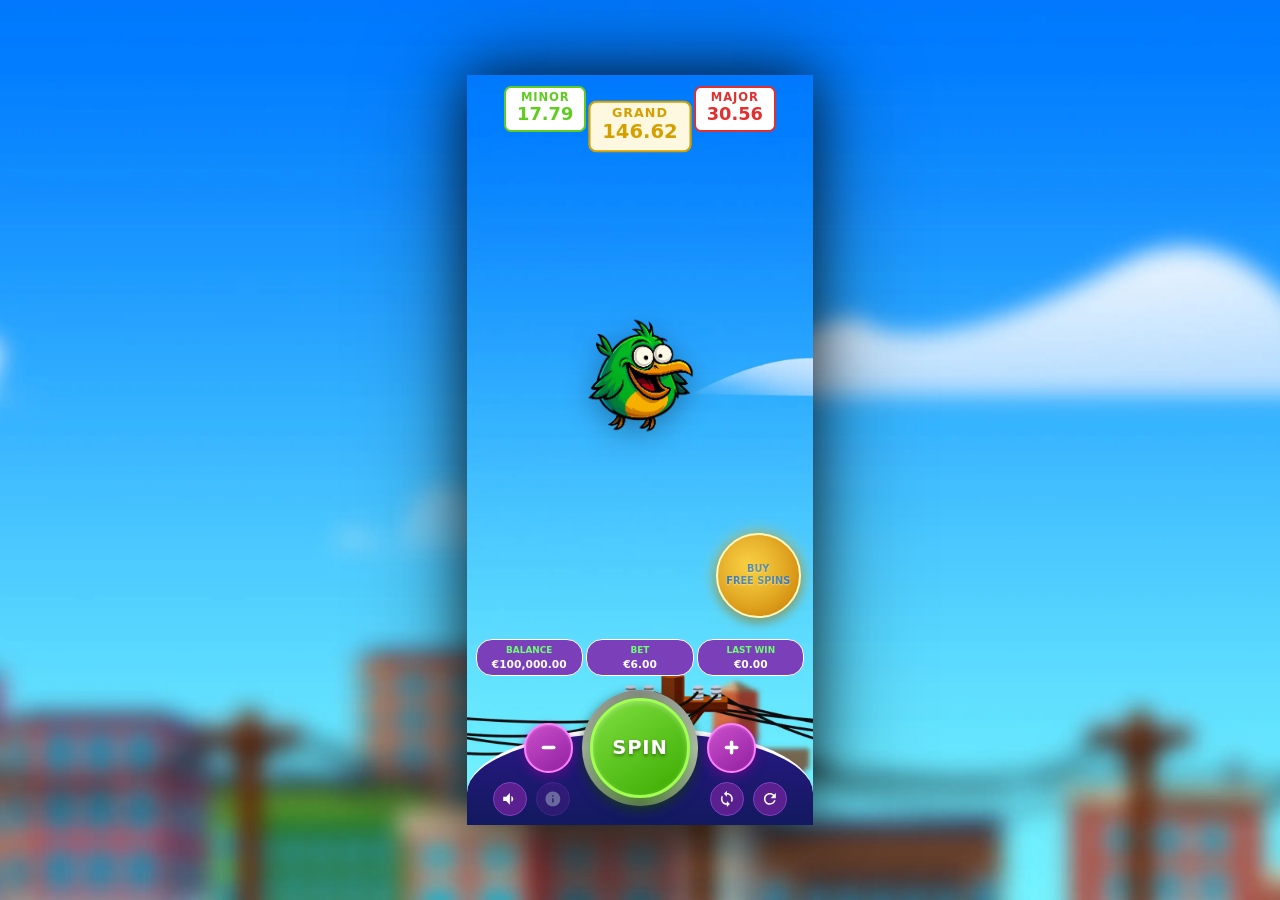
==== commit 4433dc77: "en + fix touch" ====
--- a/docs/index.html
+++ b/docs/index.html
@@ -5,9 +5,9 @@
 		<meta name="viewport" content="width=device-width, initial-scale=1.0">
 		<link rel="shortcut icon" href="./assets/img/favicon.ico">
 		<title>Tappy Bird</title>
-		<script type="module" crossorigin="" src="./js/index.min.js?v=1779806501206"></script>
-		<link rel="modulepreload" crossorigin="" href="./js/common.min.js?v=1779806501206">
-		<link rel="stylesheet" crossorigin="" href="./css/index.min.css?v=1779806501206">
+		<script type="module" crossorigin="" src="./js/index.min.js?v=1779806929921"></script>
+		<link rel="modulepreload" crossorigin="" href="./js/common.min.js?v=1779806929921">
+		<link rel="stylesheet" crossorigin="" href="./css/index.min.css?v=1779806929921">
 	</head>
 	<body>
 		<div class="wrapper">
@@ -43,9 +43,9 @@
 								<div class="game__freespins" id="freeSpinsBtn">
 									<div class="game__freespins-glow"></div>
 									<span>
-										КУПИТИ
+										BUY
 										<br>
-										ФРІСПІНИ
+										FREE SPINS
 									</span>
 								</div>
 							</div>
@@ -53,15 +53,15 @@
 						<!-- Info bar -->
 						<div class="game__info">
 							<div class="game__info-item">
-								<span class="game__info-label">БАЛАНС</span>
+								<span class="game__info-label">BALANCE</span>
 								<span class="game__info-value" id="balance">€100,000.00</span>
 							</div>
 							<div class="game__info-item">
-								<span class="game__info-label">СТАВКА</span>
+								<span class="game__info-label">BET</span>
 								<span class="game__info-value" id="bet">€6.00</span>
 							</div>
 							<div class="game__info-item">
-								<span class="game__info-label">ОСТАННІЙ ВИГРАШ</span>
+								<span class="game__info-label">LAST WIN</span>
 								<span class="game__info-value" id="lastWin">€90.00</span>
 							</div>
 						</div>
@@ -73,7 +73,7 @@
 								</svg>
 							</button>
 							<div class="game__spin-wrap">
-								<button class="game__spin" id="spinBtn">СПІН</button>
+								<button class="game__spin" id="spinBtn">SPIN</button>
 							</div>
 							<button class="game__btn-plus" id="betPlus">
 								<svg viewbox="0 0 40 40" xmlns="http://www.w3.org/2000/svg">
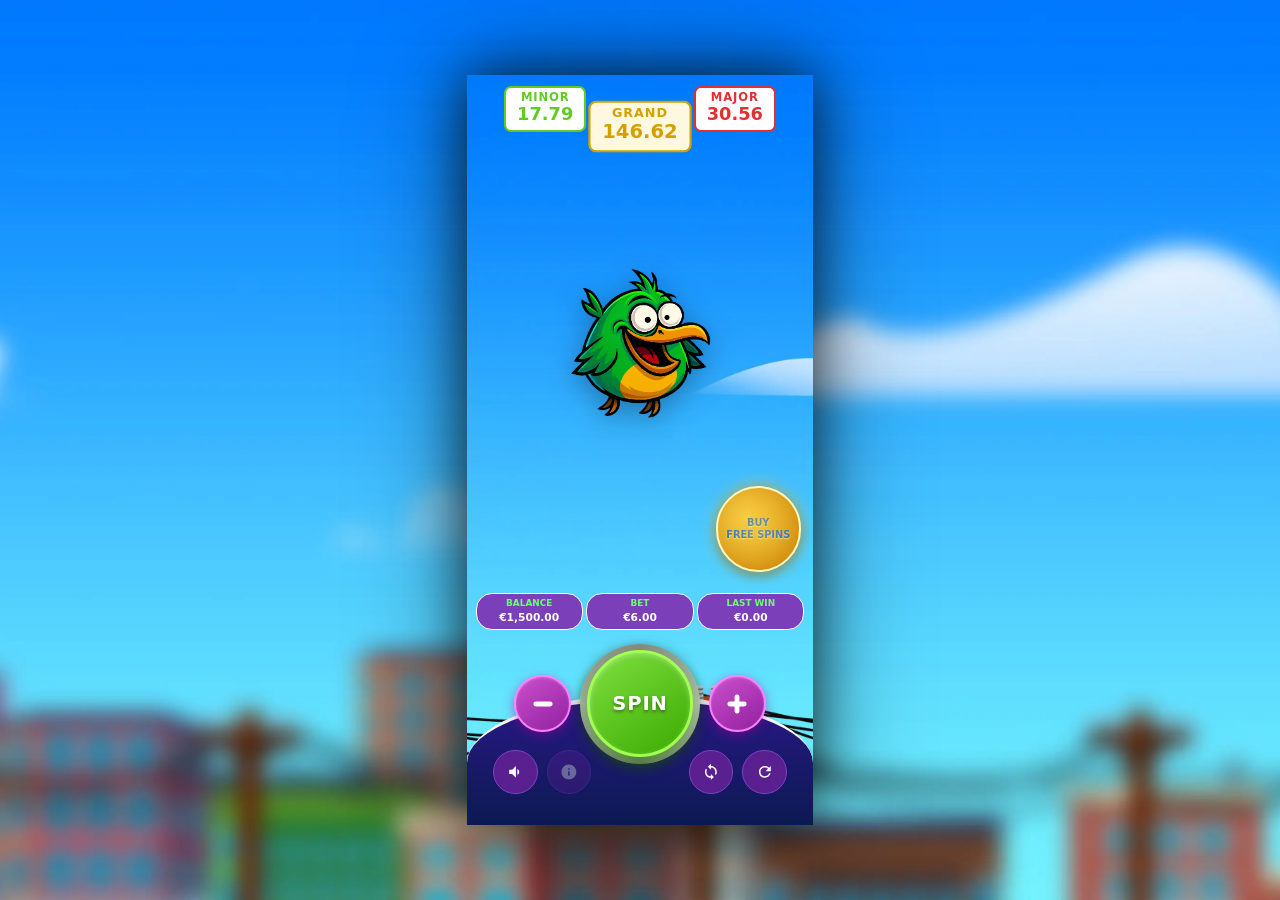
==== commit afb00ed6: "build after fix" ====
--- a/docs/index.html
+++ b/docs/index.html
@@ -5,9 +5,9 @@
 		<meta name="viewport" content="width=device-width, initial-scale=1.0">
 		<link rel="shortcut icon" href="./assets/img/favicon.ico">
 		<title>Tappy Bird</title>
-		<script type="module" crossorigin="" src="./js/index.min.js?v=1779806929921"></script>
-		<link rel="modulepreload" crossorigin="" href="./js/common.min.js?v=1779806929921">
-		<link rel="stylesheet" crossorigin="" href="./css/index.min.css?v=1779806929921">
+		<script type="module" crossorigin="" src="./js/index.min.js?v=1779890897104"></script>
+		<link rel="modulepreload" crossorigin="" href="./js/common.min.js?v=1779890897104">
+		<link rel="stylesheet" crossorigin="" href="./css/index.min.css?v=1779890897104">
 	</head>
 	<body>
 		<div class="wrapper">
@@ -54,7 +54,7 @@
 						<div class="game__info">
 							<div class="game__info-item">
 								<span class="game__info-label">BALANCE</span>
-								<span class="game__info-value" id="balance">€100,000.00</span>
+								<span class="game__info-value" id="balance">€1,500.00</span>
 							</div>
 							<div class="game__info-item">
 								<span class="game__info-label">BET</span>
--- a/docs/css/index.min.css
+++ b/docs/css/index.min.css
@@ -1 +1 @@
-*{padding:0;margin:0;border:0rem}*,*:before,*:after{box-sizing:border-box}*:before,*:after{display:inline-block}html,body{height:100%}body{line-height:1;scrollbar-gutter:stable;-ms-text-size-adjust:100%;-moz-text-size-adjust:100%;-webkit-text-size-adjust:100%;-webkit-font-smoothing:antialiased;-moz-osx-font-smoothing:grayscale}input,button,textarea{font-family:inherit;font-size:inherit;line-height:inherit;color:inherit;background-color:transparent}input,textarea{width:100%}label{display:inline-block}button,select,option{cursor:pointer}a{display:inline-block;color:inherit;text-decoration:none}ul li{list-style:none}img{max-width:100%;height:auto;vertical-align:middle}h1,h2,h3,h4,h5,h6{font-weight:inherit;font-size:inherit}address{font-style:normal}body{min-width:23.4375rem;color:#000;font-family:system-ui,-apple-system,BlinkMacSystemFont,Segoe UI,Roboto,sans-serif;font-size:1rem}[data-fls-scrolllock] body{overflow:hidden;touch-action:none;overscroll-behavior:none}.wrapper{min-height:100%;display:flex;flex-direction:column;overflow:clip}.wrapper>main{flex:1 1 auto}.wrapper>*{min-width:0}.rotate-overlay{display:none;position:fixed;top:0;left:0;width:100%;height:100vh;height:100dvh;z-index:99999;background:#000;align-items:center;justify-content:center}.rotate-overlay__content{display:flex;flex-direction:column;align-items:center;gap:1.5rem;color:#fff;text-align:center;padding:1.25rem}.rotate-overlay__content svg{width:6.25rem;height:6.25rem;animation:rotate-hint 1.5s ease-in-out infinite alternate}.rotate-overlay__content p{font-size:2.5rem;max-width:36rem;line-height:1.4}@keyframes rotate-hint{0%{transform:rotate(0)}to{transform:rotate(-90deg)}}.page{background:url(../assets/img/bg.webp) center/cover no-repeat;min-height:100vh;min-height:100dvh;display:flex;align-items:center;justify-content:center}.page__container{display:flex;align-items:center;justify-content:center;height:100%;width:100%}.game{position:relative;width:24.375rem;height:52.75rem;max-height:100dvh;overflow:hidden;display:flex;flex-direction:column;border-radius:0;box-shadow:0 0 3.75rem #000000b3,0 0 7.5rem #0006;font-family:system-ui,-apple-system,sans-serif;user-select:none;-webkit-user-select:none}.game__bg{position:absolute;inset:0;z-index:0;background:url(../assets/img/bg-move.webp) bottom left/auto 100% repeat-x;animation:bgScroll 12s linear infinite}.game__jackpots{position:relative;z-index:2;display:flex;justify-content:center;align-items:flex-start;gap:0.5rem;padding:0.75rem 0.625rem 0;flex-shrink:0}.game__scene{position:relative;z-index:2;flex:1;display:flex;flex-direction:column;justify-content:flex-end}.game__bird{position:absolute;left:50%;transform:translate(-50%);top:30%;width:11.25rem;height:11.25rem;animation:birdFloat 2.2s ease-in-out infinite;filter:drop-shadow(0 0.5rem 1rem rgba(0,0,0,.3));cursor:pointer;touch-action:manipulation}.game__bird-img{width:100%;height:100%;object-fit:contain}.game__wires{position:relative;width:100%;height:10rem;flex-shrink:0}.game__wires-svg{width:100%;height:100%}.game__freespins{position:absolute;right:0.875rem;bottom:1.5rem;width:6rem;height:6rem;border-radius:50%;background:radial-gradient(circle at 35% 35%,#f5c842,#c87a00);border:0.1875rem solid #fff8c0;display:flex;align-items:center;justify-content:center;cursor:pointer;animation:nestPulse 2s ease-in-out infinite;box-shadow:0 0 1.125rem #ffc828b3,0 0.25rem 0.75rem #0006}.game__freespins span{color:#1a6bcc;font-size:0.6875rem;font-weight:900;text-align:center;line-height:1.2;text-transform:uppercase;text-shadow:0 0.0625rem 0.125rem rgba(255,255,255,.6);letter-spacing:.0.3125rem}.game__freespins-glow{position:absolute;inset:-0.375rem;border-radius:50%;background:radial-gradient(circle,rgba(255,220,60,.4) 0%,transparent 70%);animation:glowPulse 2s ease-in-out infinite}.game__info{position:relative;z-index:2;display:flex;justify-content:space-between;gap:0.25rem;padding:0 0.625rem 0.375rem;flex-shrink:0}.game__info-item{background:#7c3fba;border:0.125rem solid #fff;border-radius:1.125rem;padding:0.3125rem 0.625rem;display:flex;flex-direction:column;align-items:center;flex:1;min-width:0;gap:0.3125rem}.game__info-label{color:#6dff75;font-size:0.625rem;font-weight:700;text-transform:uppercase;letter-spacing:.0.1875rem;line-height:1.2;white-space:nowrap}.game__info-value{color:#fff;font-size:0.75rem;font-weight:800;white-space:nowrap}.game__controls{position:relative;display:flex;align-items:center;justify-content:center;padding:0.625rem 1.25rem 0.5rem;gap:0.625rem;flex-shrink:0;margin-bottom:-2.5rem;z-index:5}.game__controls:after{position:absolute;content:"";top:35%;left:0;width:100%;height:100%;border-top:0.375rem solid #fff;background:linear-gradient(180deg,#291885,#0a1a50);border-top-left-radius:90%;border-top-right-radius:90%;z-index:-1}.game__bottom-wrap{display:flex;align-items:center;justify-content:center;gap:0.625rem}.game__btn-minus,.game__btn-plus{width:3.5rem;height:3.5rem;border-radius:50%;background:linear-gradient(145deg,#cc50cc,#9020a0);border:0.1875rem solid #ff80ff;cursor:pointer;display:flex;align-items:center;justify-content:center;box-shadow:0 0.25rem 0.75rem #96009680,inset 0 0.0625rem 0.1875rem #fff3;transition:transform .1s,box-shadow .1s;touch-action:manipulation}.game__btn-minus svg,.game__btn-plus svg{width:1.625rem;height:1.625rem}.game__btn-minus:active,.game__btn-plus:active{transform:scale(.92);box-shadow:0 0.125rem 0.375rem #96009666}.game__spin-wrap{position:relative;width:8.125rem;height:8.125rem;display:flex;align-items:center;justify-content:center;z-index:5}.game__spin-wrap:before{content:"";position:absolute;inset:0;border-radius:50%;background:conic-gradient(#888,#bbb,#666,#aaa,#888 360deg);box-shadow:0 0.25rem 0.75rem #00000080}.game__spin{position:relative;z-index:1;width:7rem;height:7rem;border-radius:50%;background:linear-gradient(145deg,#80e040,#3aaa00);border:0.25rem solid #a0ff50;color:#fff;font-size:1.375rem;font-weight:900;letter-spacing:0.0625rem;cursor:pointer;display:flex;align-items:center;justify-content:center;box-shadow:0 0.375rem 1.25rem #3cb40099,inset 0 0.125rem 0.375rem #ffffff4d;text-shadow:0 0.125rem 0.25rem rgba(0,0,0,.4);transition:transform .12s,box-shadow .12s;animation:spinPulse 2s ease-in-out infinite;touch-action:manipulation}.game__spin:active{transform:scale(.94);box-shadow:0 0.1875rem 0.625rem #3cb40066;animation:none}.game__bottom-btns{position:relative;z-index:2;display:flex;justify-content:space-between;padding:0.375rem 1.875rem 0.625rem;flex-shrink:0;z-index:10}.game__icon-btn{width:2.375rem;height:2.375rem;border-radius:50%;background:#5a2090;border:0.125rem solid #8040c0;cursor:pointer;display:flex;align-items:center;justify-content:center;transition:transform .1s,background .1s;touch-action:manipulation}.game__icon-btn svg{width:1.25rem;height:1.25rem}.game__icon-btn:active{transform:scale(.9);background:#7030b0}.jackpot{display:flex;flex-direction:column;align-items:center;padding:0.3125rem 0.75rem 0.375rem;border-radius:0.5rem;min-width:5.5rem}.jackpot__label{font-size:0.8125rem;font-weight:900;text-transform:uppercase;letter-spacing:0.0625rem;line-height:1}.jackpot__value{font-size:1.25rem;font-weight:900;line-height:1.2}.jackpot--minor{background:#fff;border:0.1875rem solid #60cc20}.jackpot--minor .jackpot__label,.jackpot--minor .jackpot__value{color:#60cc20}.jackpot--grand{background:#fff8e0;border:0.1875rem solid #d4a000;transform:scale(1.1);margin-top:1.25rem}.jackpot--grand .jackpot__label,.jackpot--grand .jackpot__value{color:#d4a000}.jackpot--major{background:#fff;border:0.1875rem solid #e03030}.jackpot--major .jackpot__label,.jackpot--major .jackpot__value{color:#e03030}@keyframes birdSpin{0%{transform:translate(-50%) scale(1) rotate(0)}25%{transform:translate(-50%) scale(1.15) rotate(-20deg) translateY(-1.25rem)}75%{transform:translate(-50%) scale(1.15) rotate(20deg) translateY(-1.25rem)}to{transform:translate(-50%) scale(1) rotate(0)}}.game__bird--spin{animation:birdSpin .8s ease-in-out!important}@keyframes bgScroll{0%{background-position:0 bottom}to{background-position:-120rem bottom}}@keyframes birdFloat{0%{transform:translate(-50%) translateY(0) rotate(-3deg)}50%{transform:translate(-50%) translateY(-0.875rem) rotate(3deg)}to{transform:translate(-50%) translateY(0) rotate(-3deg)}}@keyframes spinPulse{0%,to{box-shadow:0 0.375rem 1.25rem #3cb40099,inset 0 0.125rem 0.375rem #ffffff4d}50%{box-shadow:0 0.375rem 1.875rem #3cb400e6,0 0 1.25rem #78ff3c80,inset 0 0.125rem 0.375rem #ffffff4d}}@keyframes nestPulse{0%,to{transform:scale(1)}50%{transform:scale(1.07)}}@keyframes glowPulse{0%,to{opacity:.6}50%{opacity:1}}.confetti-canvas{position:fixed;inset:0;z-index:1001;pointer-events:none}.confetti-canvas canvas{display:block}.popup{position:absolute;inset:0;z-index:1000;opacity:0;visibility:hidden;transition:opacity .5s ease,visibility .5s ease}.popup.show{opacity:1;visibility:visible}.popup.show .popup__overlay{opacity:1}.popup.show .popup__content{scale:1;opacity:1}.popup__overlay{position:absolute;inset:0;z-index:1;background:#000000a6;-webkit-backdrop-filter:blur(0.625rem);backdrop-filter:blur(0.625rem);opacity:0;transition:opacity .5s ease}.popup__content{position:absolute;top:50%;left:50%;transform:translate(-50%,-50%);scale:.7;opacity:0;transition:all .5s cubic-bezier(.68,-.55,.265,1.55);z-index:100;max-width:23.75rem;width:100%}.popup__inner{background:linear-gradient(180deg,#291885,#0a1a50);border:0.25rem solid #ffd700;border-radius:1.5rem;padding:2.25rem 1.75rem;text-align:center;box-shadow:0 1.25rem 3.75rem #ffd7004d,0 0 2.5rem #ff6b9d66;display:flex;flex-direction:column;align-items:center}.popup__title{font-size:1.75rem;font-weight:700;color:gold;text-shadow:0 0 1.25rem rgba(255,215,0,.5),0 0.25rem 0.5rem rgba(0,0,0,.5);margin-bottom:0.875rem;text-transform:uppercase;letter-spacing:0.125rem}.popup__text{font-size:1rem;font-weight:600;color:#fff;margin-bottom:1.75rem;text-shadow:0 0.125rem 0.25rem rgba(0,0,0,.5)}.cta-button{display:block;background:linear-gradient(145deg,#80e040,#3aaa00);color:#fff;padding:0.875rem 1.5rem;font-size:1.125rem;font-weight:700;border-radius:0.75rem;border:0.125rem solid #fff;text-align:center;animation:ctaPulse 1.5s ease-in-out infinite}@keyframes ctaPulse{0%{transform:scale(1);box-shadow:0 0 #e01010b3}50%{transform:scale(1.05);box-shadow:0 0 1.25rem 0.625rem #e010104d}to{transform:scale(1);box-shadow:0 0 #e0101000}}.feather{position:absolute;width:0.625rem;height:1.375rem;border-radius:50% 50% 40% 40%/60% 60% 40% 40%;background:var(--fc, #3a8c1a);transform:translate(-50%,-50%);pointer-events:none;z-index:10;animation:featherFly .65s var(--delay, 0ms) cubic-bezier(.2,.8,.4,1) forwards}@keyframes featherFly{0%{opacity:1;transform:translate(-50%,-50%) rotate(0) scale(1)}60%{opacity:1}to{opacity:0;transform:translate(calc(-50% + var(--tx)),calc(-50% + var(--ty))) rotate(var(--rot)) scale(.4)}}.win-label{position:absolute;transform:translate(-50%);color:gold;font-size:1.75rem;font-weight:900;text-shadow:0 0 0.75rem rgba(255,180,0,.9),0 0.125rem 0.25rem rgba(0,0,0,.6);pointer-events:none;z-index:20;white-space:nowrap;animation:winLabelFly 1.2s cubic-bezier(.2,.8,.3,1) forwards}@keyframes winLabelFly{0%{opacity:1;transform:translate(-50%) translateY(0) scale(.6)}20%{opacity:1;transform:translate(-50%) translateY(-0.625rem) scale(1.2)}80%{opacity:1;transform:translate(-50%) translateY(-3.75rem) scale(1)}to{opacity:0;transform:translate(-50%) translateY(-5rem) scale(.8)}}@media (pointer:coarse)and (orientation:landscape)and (max-height:31.25rem){.rotate-overlay{display:flex;overflow:hidden;touch-action:none;overscroll-behavior:none}}@media (max-width:26.875rem){.game{width:100vw;height:100dvh;border-radius:0}}
+*{padding:0;margin:0;border:0rem}*,*:before,*:after{box-sizing:border-box}*:before,*:after{display:inline-block}html,body{height:100%}body{line-height:1;scrollbar-gutter:stable;-ms-text-size-adjust:100%;-moz-text-size-adjust:100%;-webkit-text-size-adjust:100%;-webkit-font-smoothing:antialiased;-moz-osx-font-smoothing:grayscale}input,button,textarea{font-family:inherit;font-size:inherit;line-height:inherit;color:inherit;background-color:transparent}input,textarea{width:100%}label{display:inline-block}button,select,option{cursor:pointer}a{display:inline-block;color:inherit;text-decoration:none}ul li{list-style:none}img{max-width:100%;height:auto;vertical-align:middle}h1,h2,h3,h4,h5,h6{font-weight:inherit;font-size:inherit}address{font-style:normal}body{min-width:23.4375rem;color:#000;font-family:system-ui,-apple-system,BlinkMacSystemFont,Segoe UI,Roboto,sans-serif;font-size:1rem}[data-fls-scrolllock] body{overflow:hidden;touch-action:none;overscroll-behavior:none}.wrapper{min-height:100%;display:flex;flex-direction:column;overflow:clip}.wrapper>main{flex:1 1 auto}.wrapper>*{min-width:0}.rotate-overlay{display:none;position:fixed;top:0;left:0;width:100%;height:100vh;height:100dvh;z-index:99999;background:#000;align-items:center;justify-content:center}.rotate-overlay__content{display:flex;flex-direction:column;align-items:center;gap:1.5rem;color:#fff;text-align:center;padding:1.25rem}.rotate-overlay__content svg{width:6.25rem;height:6.25rem;animation:rotate-hint 1.5s ease-in-out infinite alternate}.rotate-overlay__content p{font-size:2.5rem;max-width:36rem;line-height:1.4}@keyframes rotate-hint{0%{transform:rotate(0)}to{transform:rotate(-90deg)}}.page{background:url(../assets/img/bg.webp) center/cover no-repeat;min-height:100vh;min-height:100dvh;display:flex;align-items:center;justify-content:center}.page__container{display:flex;align-items:center;justify-content:center;height:100%;width:100%}.game{position:relative;width:24.375rem;height:52.75rem;max-height:100dvh;overflow:hidden;display:flex;flex-direction:column;border-radius:0;box-shadow:0 0 3.75rem #000000b3,0 0 7.5rem #0006;font-family:system-ui,-apple-system,sans-serif;user-select:none;-webkit-user-select:none}.game__bg{position:absolute;inset:0;z-index:0;background:url(../assets/img/bg-move.webp) bottom left/auto 100% repeat-x;animation:bgScroll 12s linear infinite}.game__jackpots{position:relative;z-index:2;display:flex;justify-content:center;align-items:flex-start;gap:0.5rem;padding:0.75rem 0.625rem 0;flex-shrink:0}.game__scene{position:relative;z-index:2;flex:1;display:flex;flex-direction:column;justify-content:flex-end}.game__bird{position:absolute;left:50%;transform:translate(-50%);top:20%;width:15rem;height:15rem;animation:birdFloat 2.2s ease-in-out infinite;filter:drop-shadow(0 0.5rem 1rem rgba(0,0,0,.3));cursor:pointer;touch-action:manipulation}.game__bird-img{width:100%;height:100%;object-fit:contain}.game__wires{position:relative;width:100%;height:10rem;flex-shrink:0}.game__wires-svg{width:100%;height:100%}.game__freespins{position:absolute;right:0.875rem;bottom:1.5rem;width:6rem;height:6rem;border-radius:50%;background:radial-gradient(circle at 35% 35%,#f5c842,#c87a00);border:0.1875rem solid #fff8c0;display:flex;align-items:center;justify-content:center;cursor:pointer;animation:nestPulse 2s ease-in-out infinite;box-shadow:0 0 1.125rem #ffc828b3,0 0.25rem 0.75rem #0006}.game__freespins span{color:#1a6bcc;font-size:0.6875rem;font-weight:900;text-align:center;line-height:1.2;text-transform:uppercase;text-shadow:0 0.0625rem 0.125rem rgba(255,255,255,.6);letter-spacing:.0.3125rem}.game__freespins-glow{position:absolute;inset:-0.375rem;border-radius:50%;background:radial-gradient(circle,rgba(255,220,60,.4) 0%,transparent 70%);animation:glowPulse 2s ease-in-out infinite}.game__info{position:relative;z-index:2;display:flex;justify-content:space-between;gap:0.25rem;padding:0 0.625rem 0.375rem;flex-shrink:0}.game__info-item{background:#7c3fba;border:0.125rem solid #fff;border-radius:1.125rem;padding:0.3125rem 0.625rem;display:flex;flex-direction:column;align-items:center;flex:1;min-width:0;gap:0.3125rem}.game__info-label{color:#6dff75;font-size:0.625rem;font-weight:700;text-transform:uppercase;letter-spacing:.0.1875rem;line-height:1.2;white-space:nowrap}.game__info-value{color:#fff;font-size:0.75rem;font-weight:800;white-space:nowrap}.game__controls{position:relative;display:flex;align-items:center;justify-content:center;padding:0.625rem 1.25rem 0.5rem;gap:0.625rem;flex-shrink:0;margin-bottom:-1.875rem;z-index:5}.game__controls:after{position:absolute;content:"";top:44%;left:0;width:100%;height:100%;border-top:0.375rem solid #fff;background:linear-gradient(180deg,#291885,#0a1a50);border-top-left-radius:90%;border-top-right-radius:90%;z-index:-1}.game__bottom-wrap{display:flex;align-items:center;justify-content:center;gap:0.625rem}.game__btn-minus,.game__btn-plus{width:4rem;height:4rem;border-radius:50%;background:linear-gradient(145deg,#cc50cc,#9020a0);border:0.1875rem solid #ff80ff;cursor:pointer;display:flex;align-items:center;justify-content:center;box-shadow:0 0.25rem 0.75rem #96009680,inset 0 0.0625rem 0.1875rem #fff3;transition:transform .1s,box-shadow .1s;touch-action:manipulation}.game__btn-minus svg,.game__btn-plus svg{width:2.25rem;height:2.25rem}.game__btn-minus:active,.game__btn-plus:active{transform:scale(.92);box-shadow:0 0.125rem 0.375rem #96009666}.game__spin-wrap{position:relative;width:8.4375rem;height:8.4375rem;display:flex;align-items:center;justify-content:center;z-index:5}.game__spin-wrap:before{content:"";position:absolute;inset:0;border-radius:50%;background:conic-gradient(#888,#bbb,#666,#aaa,#888 360deg);box-shadow:0 0.25rem 0.75rem #00000080}.game__spin{position:relative;z-index:1;width:7.5rem;height:7.5rem;border-radius:50%;background:linear-gradient(145deg,#80e040,#3aaa00);border:0.25rem solid #a0ff50;color:#fff;font-size:1.375rem;font-weight:900;letter-spacing:0.0625rem;cursor:pointer;display:flex;align-items:center;justify-content:center;box-shadow:0 0.375rem 1.25rem #3cb40099,inset 0 0.125rem 0.375rem #ffffff4d;text-shadow:0 0.125rem 0.25rem rgba(0,0,0,.4);transition:transform .12s,box-shadow .12s;animation:spinPulse 2s ease-in-out infinite;touch-action:manipulation}.game__spin:active{transform:scale(.94);box-shadow:0 0.1875rem 0.625rem #3cb40066;animation:none}.game__bottom-btns{position:relative;z-index:2;display:flex;justify-content:space-between;padding:0.375rem 1.875rem 2.1875rem;flex-shrink:0;z-index:10}.game__icon-btn{width:3.125rem;height:3.125rem;border-radius:50%;background:#5a2090;border:0.125rem solid #8040c0;cursor:pointer;display:flex;align-items:center;justify-content:center;transition:transform .1s,background .1s;touch-action:manipulation}.game__icon-btn svg{width:1.25rem;height:1.25rem}.game__icon-btn:active{transform:scale(.9);background:#7030b0}.jackpot{display:flex;flex-direction:column;align-items:center;padding:0.3125rem 0.75rem 0.375rem;border-radius:0.5rem;min-width:5.5rem}.jackpot__label{font-size:0.8125rem;font-weight:900;text-transform:uppercase;letter-spacing:0.0625rem;line-height:1}.jackpot__value{font-size:1.25rem;font-weight:900;line-height:1.2}.jackpot--minor{background:#fff;border:0.1875rem solid #60cc20}.jackpot--minor .jackpot__label,.jackpot--minor .jackpot__value{color:#60cc20}.jackpot--grand{background:#fff8e0;border:0.1875rem solid #d4a000;transform:scale(1.1);margin-top:1.25rem}.jackpot--grand .jackpot__label,.jackpot--grand .jackpot__value{color:#d4a000}.jackpot--major{background:#fff;border:0.1875rem solid #e03030}.jackpot--major .jackpot__label,.jackpot--major .jackpot__value{color:#e03030}@keyframes birdSpin{0%{transform:translate(-50%) scale(1) rotate(0)}25%{transform:translate(-50%) scale(1.15) rotate(-20deg) translateY(-1.25rem)}75%{transform:translate(-50%) scale(1.15) rotate(20deg) translateY(-1.25rem)}to{transform:translate(-50%) scale(1) rotate(0)}}.game__bird--spin{animation:birdSpin .8s ease-in-out!important}@keyframes birdDrunk{0%{transform:translate(-50%) translateY(0) rotate(0)}12%{transform:translate(-44%) translateY(-0.5rem) rotate(18deg)}25%{transform:translate(-56%) translateY(-0.25rem) rotate(-22deg)}38%{transform:translate(-42%) translateY(-0.75rem) rotate(26deg)}52%{transform:translate(-58%) translateY(-0.375rem) rotate(-18deg)}66%{transform:translate(-46%) translateY(-0.5625rem) rotate(14deg)}80%{transform:translate(-54%) translateY(-0.1875rem) rotate(-8deg)}92%{transform:translate(-50%) translateY(-0.0625rem) rotate(3deg)}to{transform:translate(-50%) translateY(0) rotate(0)}}.game__bird--drunk{animation:birdDrunk 1.1s ease-in-out!important}.drunk-star{position:absolute;pointer-events:none;z-index:15;font-size:var(--sz, 0.875rem);line-height:1;animation:drunkStarOrbit var(--dur, 1.1s) var(--delay, 0ms) linear forwards;transform-origin:var(--ox, 0rem) var(--oy, 0rem)}@keyframes drunkStarOrbit{0%{opacity:0;transform:rotate(0) translate(var(--r)) scale(.4)}15%{opacity:1}85%{opacity:1}to{opacity:0;transform:rotate(var(--spin)) translate(var(--r)) scale(.8)}}@keyframes coinSpark{0%{opacity:1;transform:translate(-50%,-50%) scale(1)}to{opacity:0;transform:translate(calc(-50% + var(--tx)),calc(-50% + var(--ty))) scale(0)}}@keyframes birdZap{0%{transform:translate(-50%) translateY(0) rotate(0) scale(1);filter:drop-shadow(0 0.5rem 1rem rgba(0,0,0,.3))}10%{transform:translate(-50%) translateY(-0.5rem) rotate(-5deg) scale(1.05);filter:drop-shadow(0 0 1.25rem rgb(255,255,100)) brightness(2)}20%{transform:translate(-50%) translateY(0.25rem) rotate(5deg) scale(.95);filter:drop-shadow(0 0 0.5rem rgba(255,255,100,.6)) brightness(1.5)}30%{transform:translate(-50%) translateY(-0.375rem) rotate(-4deg) scale(1.08);filter:drop-shadow(0 0 1.5rem rgb(255,255,100)) brightness(2.5)}40%{transform:translate(-50%) translateY(0.3125rem) rotate(4deg) scale(.92);filter:drop-shadow(0 0 0.375rem rgba(255,255,100,.4)) brightness(1.2)}50%{transform:translate(-50%) translateY(-0.25rem) rotate(-3deg) scale(1.04);filter:drop-shadow(0 0 1rem rgba(255,255,100,.8)) brightness(2)}65%{transform:translate(-50%) translateY(0.1875rem) rotate(2deg) scale(.97);filter:drop-shadow(0 0 0.25rem rgba(255,255,100,.3)) brightness(1.1)}80%{transform:translate(-50%) translateY(-0.125rem) rotate(-1deg) scale(1.01);filter:drop-shadow(0 0 0.5rem rgba(255,255,100,.2)) brightness(1.3)}to{transform:translate(-50%) translateY(0) rotate(0) scale(1);filter:drop-shadow(0 0.5rem 1rem rgba(0,0,0,.3))}}.game__bird--zap{animation:birdZap .9s ease-out!important}.lightning{position:absolute;left:50%;transform:translate(-50%);pointer-events:none;z-index:15;animation:lightningStrike .9s ease-out forwards}@keyframes lightningStrike{0%{opacity:0;top:-1.25rem}8%{opacity:1}15%{opacity:.8}22%{opacity:1}35%{opacity:.6}50%{opacity:.3}to{opacity:0;top:0.625rem}}@keyframes bgScroll{0%{background-position:0 bottom}to{background-position:-120rem bottom}}@keyframes birdFloat{0%{transform:translate(-50%) translateY(0) rotate(-3deg)}50%{transform:translate(-50%) translateY(-0.875rem) rotate(3deg)}to{transform:translate(-50%) translateY(0) rotate(-3deg)}}@keyframes spinPulse{0%,to{box-shadow:0 0.375rem 1.25rem #3cb40099,inset 0 0.125rem 0.375rem #ffffff4d}50%{box-shadow:0 0.375rem 1.875rem #3cb400e6,0 0 1.25rem #78ff3c80,inset 0 0.125rem 0.375rem #ffffff4d}}@keyframes nestPulse{0%,to{transform:scale(1)}50%{transform:scale(1.07)}}@keyframes glowPulse{0%,to{opacity:.6}50%{opacity:1}}.confetti-canvas{position:fixed;inset:0;z-index:1001;pointer-events:none}.confetti-canvas canvas{display:block}.popup{position:absolute;inset:0;z-index:1000;opacity:0;visibility:hidden;transition:opacity .5s ease,visibility .5s ease}.popup.show{opacity:1;visibility:visible}.popup.show .popup__overlay{opacity:1}.popup.show .popup__content{scale:1;opacity:1}.popup__overlay{position:absolute;inset:0;z-index:1;background:#000000a6;-webkit-backdrop-filter:blur(0.625rem);backdrop-filter:blur(0.625rem);opacity:0;transition:opacity .5s ease}.popup__content{position:absolute;top:50%;left:50%;transform:translate(-50%,-50%);scale:.7;opacity:0;transition:all .5s cubic-bezier(.68,-.55,.265,1.55);z-index:100;max-width:23.75rem;width:100%}.popup__inner{background:linear-gradient(180deg,#291885,#0a1a50);border:0.25rem solid #ffd700;border-radius:1.5rem;padding:2.25rem 1.75rem;text-align:center;box-shadow:0 1.25rem 3.75rem #ffd7004d,0 0 2.5rem #ff6b9d66;display:flex;flex-direction:column;align-items:center}.popup__title{font-size:1.75rem;font-weight:700;color:gold;text-shadow:0 0 1.25rem rgba(255,215,0,.5),0 0.25rem 0.5rem rgba(0,0,0,.5);margin-bottom:0.875rem;text-transform:uppercase;letter-spacing:0.125rem}.popup__text{font-size:1rem;font-weight:600;color:#fff;margin-bottom:1.75rem;text-shadow:0 0.125rem 0.25rem rgba(0,0,0,.5)}.cta-button{display:block;background:linear-gradient(145deg,#80e040,#3aaa00);color:#fff;padding:0.875rem 1.5rem;font-size:1.125rem;font-weight:700;border-radius:0.75rem;border:0.125rem solid #fff;text-align:center;animation:ctaPulse 1.5s ease-in-out infinite}@keyframes ctaPulse{0%{transform:scale(1);box-shadow:0 0 #e01010b3}50%{transform:scale(1.05);box-shadow:0 0 1.25rem 0.625rem #e010104d}to{transform:scale(1);box-shadow:0 0 #e0101000}}.feather{position:absolute;width:0.625rem;height:1.375rem;border-radius:50% 50% 40% 40%/60% 60% 40% 40%;background:var(--fc, #3a8c1a);transform:translate(-50%,-50%);pointer-events:none;z-index:10;animation:featherFly .65s var(--delay, 0ms) cubic-bezier(.2,.8,.4,1) forwards}@keyframes featherFly{0%{opacity:1;transform:translate(-50%,-50%) rotate(0) scale(1)}60%{opacity:1}to{opacity:0;transform:translate(calc(-50% + var(--tx)),calc(-50% + var(--ty))) rotate(var(--rot)) scale(.4)}}.win-label{position:absolute;transform:translate(-50%);color:gold;font-size:1.75rem;font-weight:900;text-shadow:0 0 0.75rem rgba(255,180,0,.9),0 0.125rem 0.25rem rgba(0,0,0,.6);pointer-events:none;z-index:20;white-space:nowrap;animation:winLabelFly 1.2s cubic-bezier(.2,.8,.3,1) forwards}@keyframes winLabelFly{0%{opacity:1;transform:translate(-50%) translateY(0) scale(.6)}20%{opacity:1;transform:translate(-50%) translateY(-0.625rem) scale(1.2)}80%{opacity:1;transform:translate(-50%) translateY(-3.75rem) scale(1)}to{opacity:0;transform:translate(-50%) translateY(-5rem) scale(.8)}}@media (pointer:coarse)and (orientation:landscape)and (max-height:31.25rem){.rotate-overlay{display:flex;overflow:hidden;touch-action:none;overscroll-behavior:none}}@media (max-width:26.875rem){.game{width:100vw;height:100dvh;border-radius:0}}
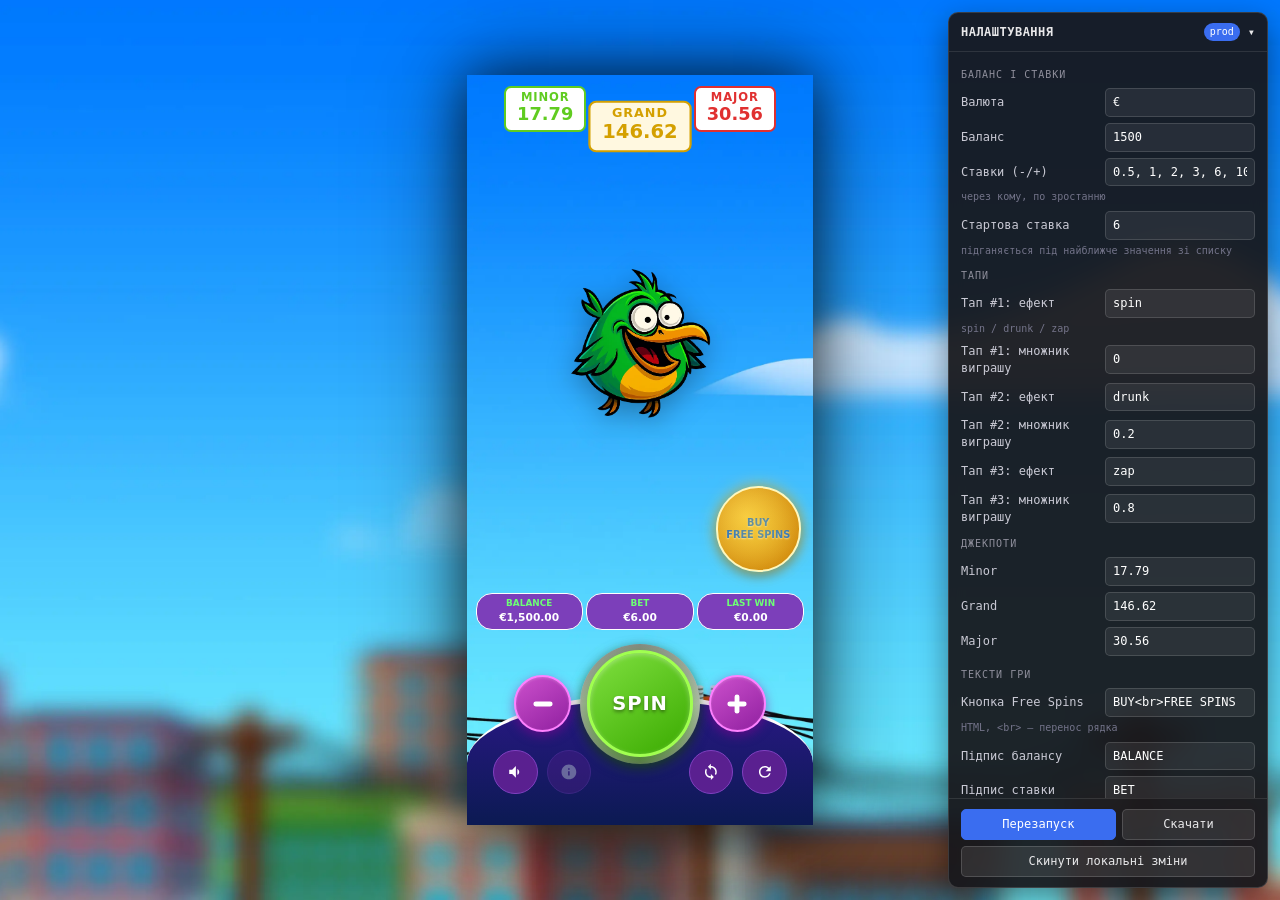
==== commit 52811188: "build game" ====
--- a/docs/index.html
+++ b/docs/index.html
@@ -5,9 +5,9 @@
 		<meta name="viewport" content="width=device-width, initial-scale=1.0">
 		<link rel="shortcut icon" href="./assets/img/favicon.ico">
 		<title>Tappy Bird</title>
-		<script type="module" crossorigin="" src="./js/index.min.js?v=1779890897104"></script>
-		<link rel="modulepreload" crossorigin="" href="./js/common.min.js?v=1779890897104">
-		<link rel="stylesheet" crossorigin="" href="./css/index.min.css?v=1779890897104">
+		<script type="module" crossorigin="" src="./js/index.min.js?v=1793897230970"></script>
+		<link rel="modulepreload" crossorigin="" href="./js/common.min.js?v=1793897230970">
+		<link rel="stylesheet" crossorigin="" href="./css/index.min.css?v=1793897230970">
 	</head>
 	<body>
 		<div class="wrapper">
@@ -42,7 +42,7 @@
 								<!-- Free spins nest button -->
 								<div class="game__freespins" id="freeSpinsBtn">
 									<div class="game__freespins-glow"></div>
-									<span>
+									<span id="freeSpinsLabel">
 										BUY
 										<br>
 										FREE SPINS
@@ -53,16 +53,16 @@
 						<!-- Info bar -->
 						<div class="game__info">
 							<div class="game__info-item">
-								<span class="game__info-label">BALANCE</span>
+								<span class="game__info-label" id="balanceLabel">BALANCE</span>
 								<span class="game__info-value" id="balance">€1,500.00</span>
 							</div>
 							<div class="game__info-item">
-								<span class="game__info-label">BET</span>
+								<span class="game__info-label" id="betLabel">BET</span>
 								<span class="game__info-value" id="bet">€6.00</span>
 							</div>
 							<div class="game__info-item">
-								<span class="game__info-label">LAST WIN</span>
-								<span class="game__info-value" id="lastWin">€90.00</span>
+								<span class="game__info-label" id="lastWinLabel">LAST WIN</span>
+								<span class="game__info-value" id="lastWin">€0.00</span>
 							</div>
 						</div>
 						<!-- Controls -->
